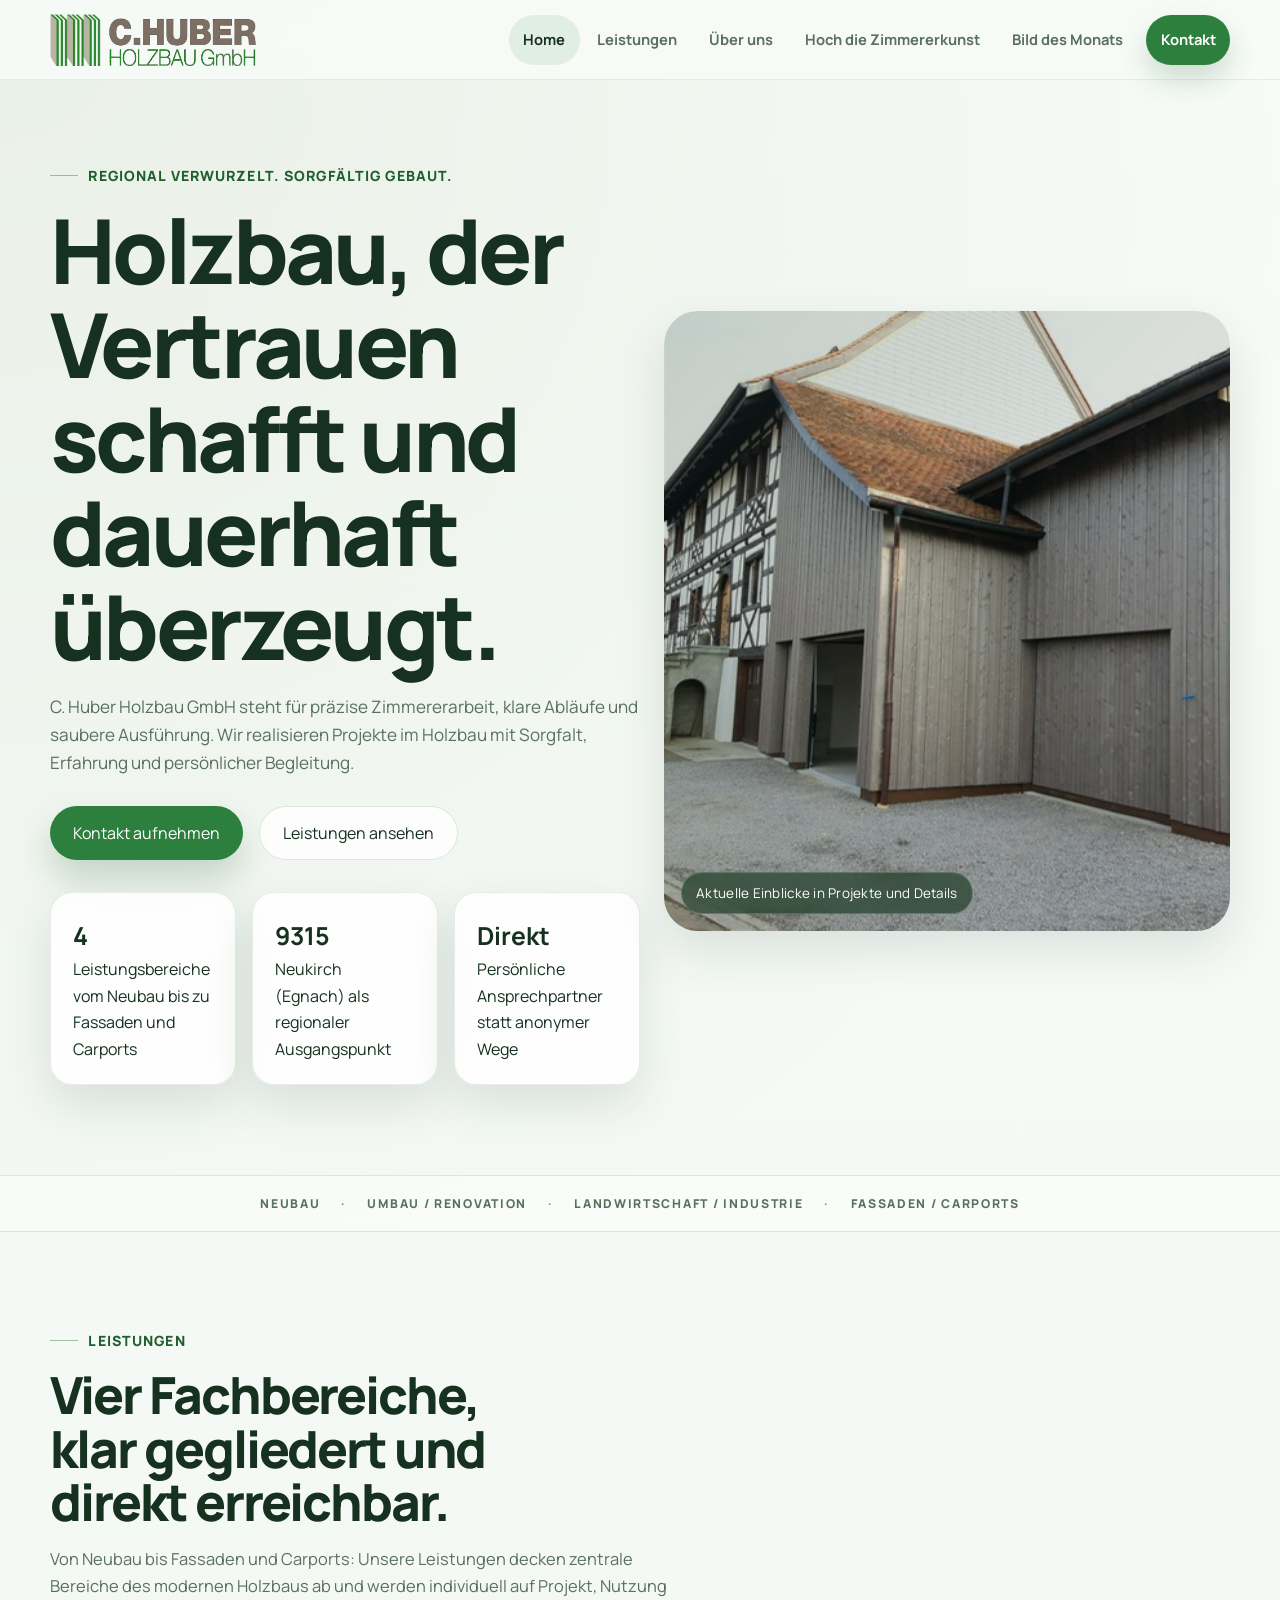
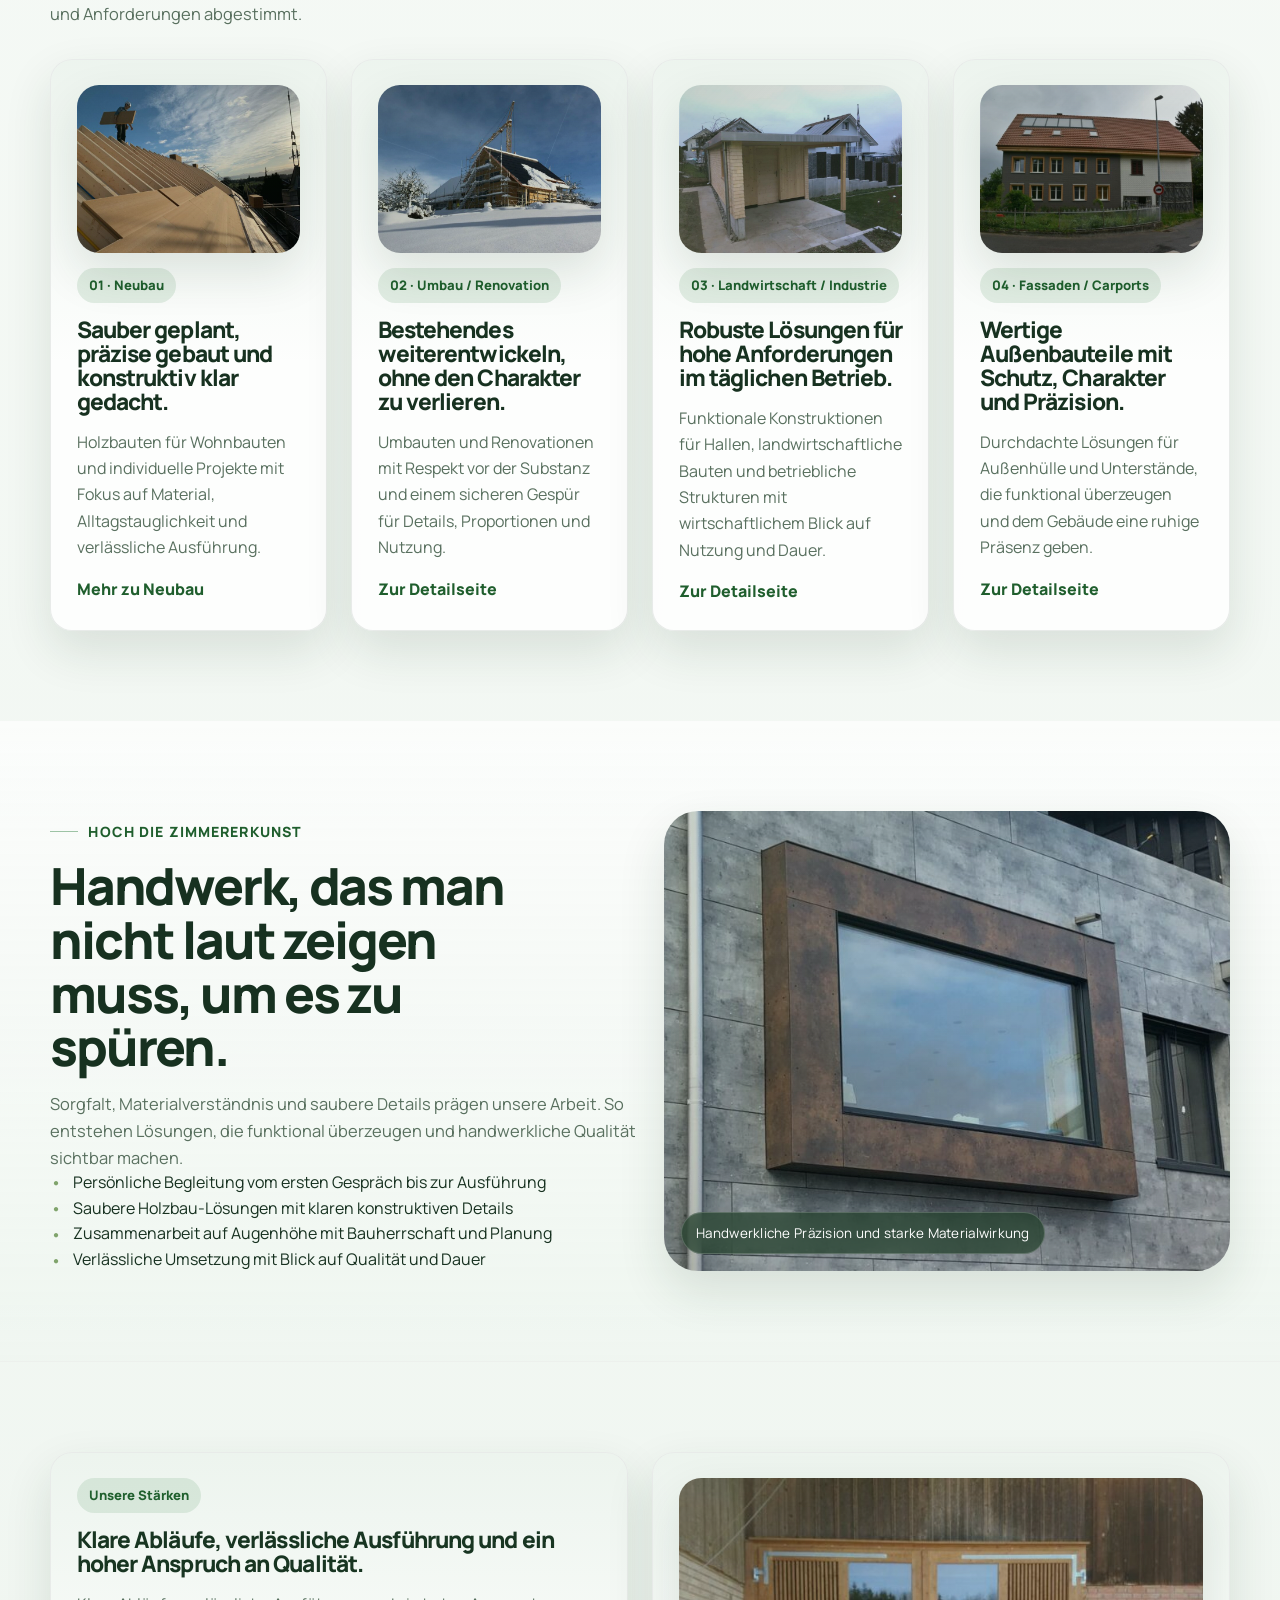
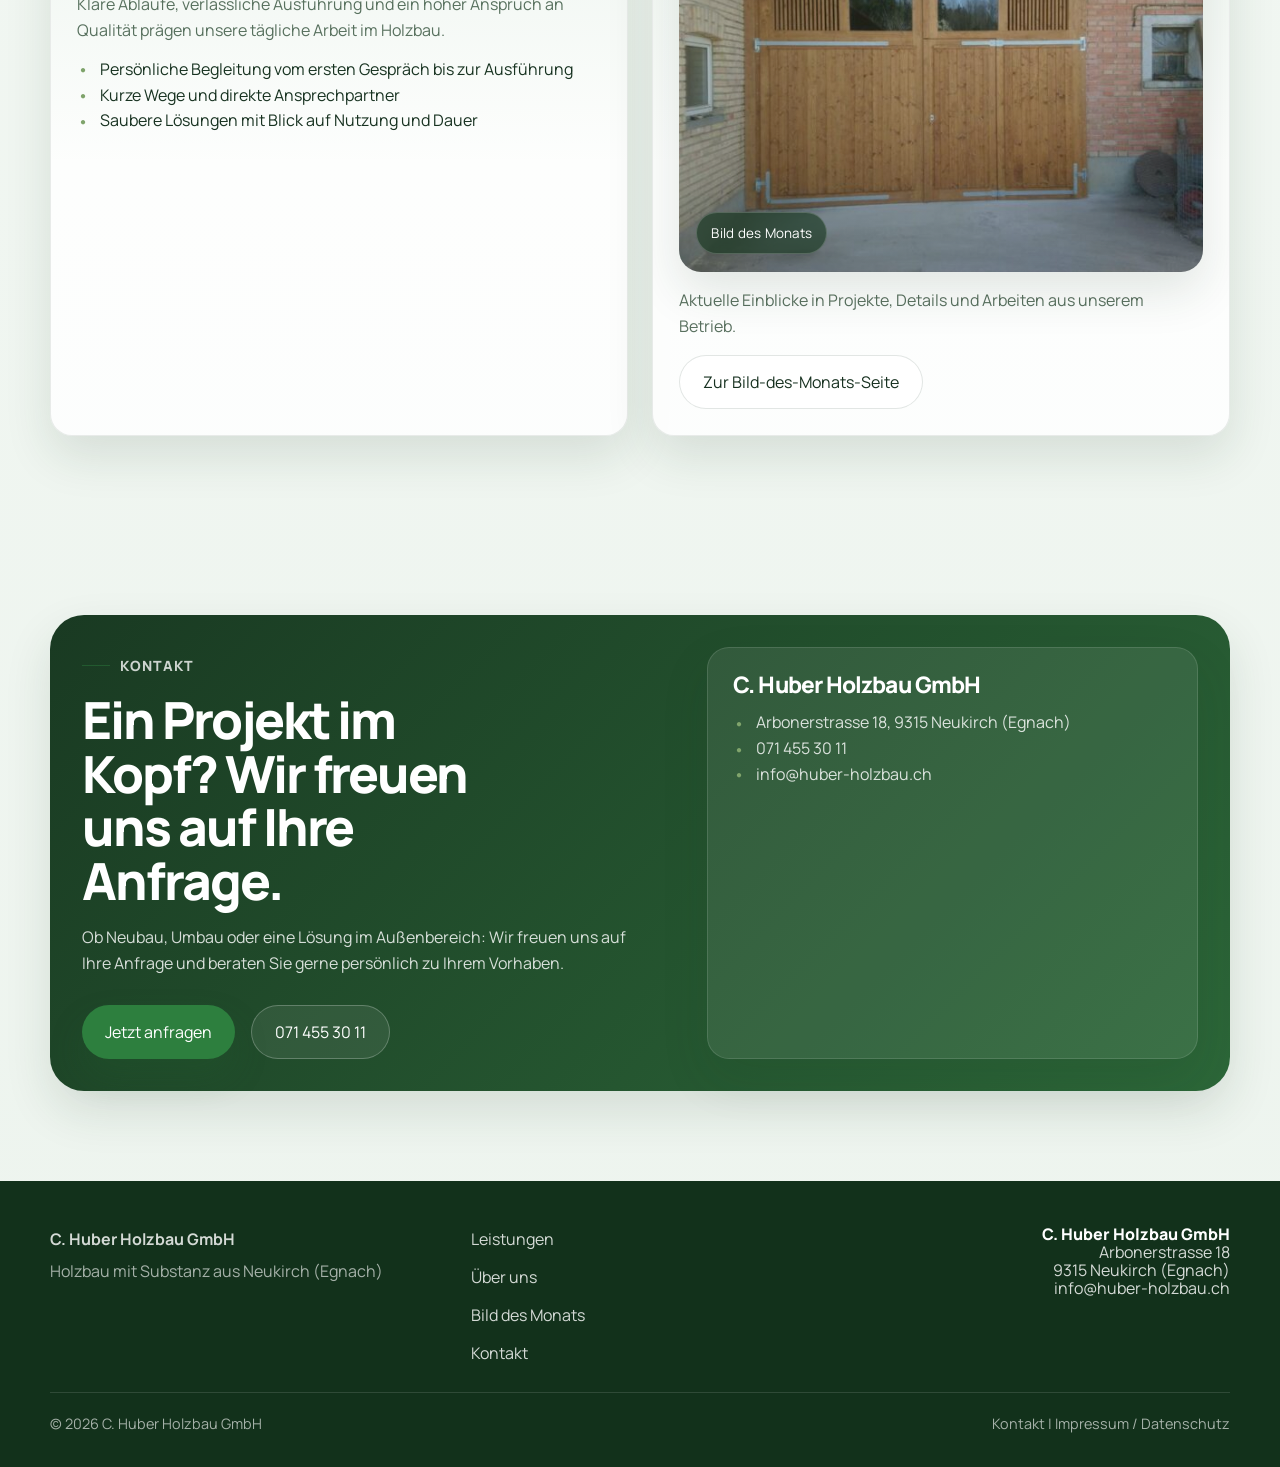
==== index.html @ 980dccb1 "Update homepage content" ====
﻿<!DOCTYPE html>
<html lang="de">
<head>
  <meta charset="UTF-8">
  <meta name="viewport" content="width=device-width, initial-scale=1.0">
  <link rel="icon" type="image/png" href="assets/favicon-left.png">
  <link rel="shortcut icon" href="assets/favicon-left.png">
  <title>C. Huber Holzbau GmbH | Holzbau mit Substanz</title>
  <meta name="description" content="C. Huber Holzbau GmbH in Neukirch (Egnach): Holzbau, Umbau, Landwirtschaft, Fassaden und direkte Kontaktwege.">
  <link rel="preconnect" href="https://fonts.googleapis.com">
  <link rel="preconnect" href="https://fonts.gstatic.com" crossorigin>
  <link href="https://fonts.googleapis.com/css2?family=Manrope:wght@400;500;600;700;800&display=swap" rel="stylesheet">
  <link rel="stylesheet" href="styles.css">
</head>
<body>
  <header class="site-header">
    <div class="container nav-shell">
      <a class="brand" href="index.html" aria-label="C. Huber Holzbau GmbH Startseite">
        <span class="brand-mark"></span>
        <span class="brand-text"><strong>C. Huber Holzbau GmbH</strong><span>Holzbau aus Neukirch (Egnach)</span></span>
      </a>
      <button class="nav-toggle" type="button" aria-label="Navigation öffnen" aria-expanded="false" data-nav-toggle>
        <span></span><span></span><span></span>
      </button>
      <nav class="site-nav" data-nav>
        <a class="active" href="index.html">Home</a>
        <a href="leistungen.html">Leistungen</a>
        <a href="ueber-uns.html">Über uns</a>
        <a href="#zimmererkunst">Hoch die Zimmererkunst</a>
        <a href="bild-des-monats.html">Bild des Monats</a>
        <a class="nav-cta" href="kontakt.html">Kontakt</a>
      </nav>
    </div>
  </header>

  <main>
    <section class="hero">
      <div class="container hero-grid">
        <div class="hero-copy reveal">
          <span class="eyebrow">Regional verwurzelt. Sorgfältig gebaut.</span>
          <h1>Holzbau, der Vertrauen schafft und dauerhaft überzeugt.</h1>
          <p>C. Huber Holzbau GmbH steht für präzise Zimmererarbeit, klare Abläufe und saubere Ausführung. Wir realisieren Projekte im Holzbau mit Sorgfalt, Erfahrung und persönlicher Begleitung.</p>
          <div class="hero-actions">
            <a class="button button-primary" href="kontakt.html">Kontakt aufnehmen</a>
            <a class="button button-secondary" href="leistungen.html">Leistungen ansehen</a>
          </div>
          <ul class="hero-stats">
            <li><strong>4</strong><span>Leistungsbereiche vom Neubau bis zu Fassaden und Carports</span></li>
            <li><strong>9315</strong><span>Neukirch (Egnach) als regionaler Ausgangspunkt</span></li>
            <li><strong>Direkt</strong><span>Persönliche Ansprechpartner statt anonymer Wege</span></li>
          </ul>
        </div>
        <div class="hero-visual reveal" style="--image: url('assets/bild-maerz.jpeg');" data-label="Aktuelle Einblicke in Projekte und Details"></div>
      </div>
    </section>

    <section class="band">
      <div class="container band-track">
        <span>Neubau</span>
        <span>Umbau / Renovation</span>
        <span>Landwirtschaft / Industrie</span>
        <span>Fassaden / Carports</span>
      </div>
    </section>

    <section class="section">
      <div class="container">
        <div class="reveal">
          <span class="page-kicker">Leistungen</span>
          <h2 class="section-title">Vier Fachbereiche, klar gegliedert und direkt erreichbar.</h2>
          <p class="section-intro">Von Neubau bis Fassaden und Carports: Unsere Leistungen decken zentrale Bereiche des modernen Holzbaus ab und werden individuell auf Projekt, Nutzung und Anforderungen abgestimmt.</p>
        </div>
        <div class="services-grid" style="margin-top: 2rem;">
          <article class="service-card reveal">
            <div class="service-media visual-no-label" style="--image: url('assets/bild-februar.jpg');"></div>
            <span class="card-topline">01 · Neubau</span>
            <h3>Sauber geplant, präzise gebaut und konstruktiv klar gedacht.</h3>
            <p>Holzbauten für Wohnbauten und individuelle Projekte mit Fokus auf Material, Alltagstauglichkeit und verlässliche Ausführung.</p>
            <a class="service-link" href="neubau.html">Mehr zu Neubau</a>
          </article>
          <article class="service-card reveal">
            <div class="service-media visual-no-label" style="--image: url('assets/bild-januar.jpg');"></div>
            <span class="card-topline">02 · Umbau / Renovation</span>
            <h3>Bestehendes weiterentwickeln, ohne den Charakter zu verlieren.</h3>
            <p>Umbauten und Renovationen mit Respekt vor der Substanz und einem sicheren Gespür für Details, Proportionen und Nutzung.</p>
            <a class="service-link" href="umbau-renovation.html">Zur Detailseite</a>
          </article>
          <article class="service-card reveal">
            <div class="service-media visual-no-label" style="--image: url('assets/bild-dezember.jpeg');"></div>
            <span class="card-topline">03 · Landwirtschaft / Industrie</span>
            <h3>Robuste Lösungen für hohe Anforderungen im täglichen Betrieb.</h3>
            <p>Funktionale Konstruktionen für Hallen, landwirtschaftliche Bauten und betriebliche Strukturen mit wirtschaftlichem Blick auf Nutzung und Dauer.</p>
            <a class="service-link" href="landwirtschaft-industrie.html">Zur Detailseite</a>
          </article>
          <article class="service-card reveal">
            <div class="service-media visual-no-label" style="--image: url('assets/bild-november.jpg');"></div>
            <span class="card-topline">04 · Fassaden / Carports</span>
            <h3>Wertige Außenbauteile mit Schutz, Charakter und Präzision.</h3>
            <p>Durchdachte Lösungen für Außenhülle und Unterstände, die funktional überzeugen und dem Gebäude eine ruhige Präsenz geben.</p>
            <a class="service-link" href="fassaden-carports.html">Zur Detailseite</a>
          </article>
        </div>
      </div>
    </section>

    <section id="zimmererkunst" class="section section-alt">
      <div class="container feature-split">
        <div class="reveal">
          <span class="page-kicker">Hoch die Zimmererkunst</span>
          <h2 class="section-title">Handwerk, das man nicht laut zeigen muss, um es zu spüren.</h2>
          <p class="section-intro">Sorgfalt, Materialverständnis und saubere Details prägen unsere Arbeit. So entstehen Lösungen, die funktional überzeugen und handwerkliche Qualität sichtbar machen.</p>
          <ul class="check-list">
            <li>Persönliche Begleitung vom ersten Gespräch bis zur Ausführung</li>
            <li>Saubere Holzbau-Lösungen mit klaren konstruktiven Details</li>
            <li>Zusammenarbeit auf Augenhöhe mit Bauherrschaft und Planung</li>
            <li>Verlässliche Umsetzung mit Blick auf Qualität und Dauer</li>
          </ul>
        </div>
        <div class="about-visual reveal" style="--image: url('assets/bild-oktober.jpeg');" data-label="Handwerkliche Präzision und starke Materialwirkung"></div>
      </div>
    </section>

    <section class="section">
      <div class="container media-grid">
        <article class="metric-card reveal">
          <span class="card-topline">Unsere Stärken</span>
          <h3>Klare Abläufe, verlässliche Ausführung und ein hoher Anspruch an Qualität.</h3>
          <p>Klare Abläufe, verlässliche Ausführung und ein hoher Anspruch an Qualität prägen unsere tägliche Arbeit im Holzbau.</p>
          <ul class="mini-list">
            <li>Persönliche Begleitung vom ersten Gespräch bis zur Ausführung</li>
            <li>Kurze Wege und direkte Ansprechpartner</li>
            <li>Saubere Lösungen mit Blick auf Nutzung und Dauer</li>
          </ul>
        </article>
        <article class="project-card reveal">
          <div class="project-visual" style="--image: url('assets/bild-mai.jpeg');" data-label="Bild des Monats"></div>
          <p>Aktuelle Einblicke in Projekte, Details und Arbeiten aus unserem Betrieb.</p>
          <a class="button button-secondary" href="bild-des-monats.html">Zur Bild-des-Monats-Seite</a>
        </article>
      </div>
    </section>

    <section class="section">
      <div class="container cta-panel reveal">
        <div>
          <span class="page-kicker" style="color: rgba(255,255,255,0.78);">Kontakt</span>
          <h2 class="section-title" style="max-width: 12ch;">Ein Projekt im Kopf? Wir freuen uns auf Ihre Anfrage.</h2>
          <p style="margin-top: 1rem; max-width: 56ch;">Ob Neubau, Umbau oder eine Lösung im Außenbereich: Wir freuen uns auf Ihre Anfrage und beraten Sie gerne persönlich zu Ihrem Vorhaben.</p>
          <div class="hero-actions">
            <a class="button button-primary" href="kontakt.html">Jetzt anfragen</a>
            <a class="button button-secondary" href="tel:+41714553011" style="color: #fff; border-color: rgba(255,255,255,0.24); background: rgba(255,255,255,0.08);">071 455 30 11</a>
          </div>
        </div>
        <div class="panel">
          <h3>C. Huber Holzbau GmbH</h3>
          <ul class="contact-list">
            <li>Arbonerstrasse 18, 9315 Neukirch (Egnach)</li>
            <li><a href="tel:+41714553011">071 455 30 11</a></li>
            <li><a href="mailto:info@huber-holzbau.ch">info@huber-holzbau.ch</a></li>
          </ul>
        </div>
      </div>
    </section>
  </main>

  <footer class="site-footer">
    <div class="container">
      <div class="footer-grid">
        <div><div class="footer-brand"><strong>C. Huber Holzbau GmbH</strong><span>Holzbau mit Substanz aus Neukirch (Egnach)</span></div></div>
        <div><ul class="footer-links"><li><a href="leistungen.html">Leistungen</a></li><li><a href="ueber-uns.html">Über uns</a></li><li><a href="bild-des-monats.html">Bild des Monats</a></li><li><a href="kontakt.html">Kontakt</a></li></ul></div>
        <div><ul class="footer-links footer-address"><li>C. Huber Holzbau GmbH</li><li>Arbonerstrasse 18</li><li>9315 Neukirch (Egnach)</li><li><a href="mailto:info@huber-holzbau.ch">info@huber-holzbau.ch</a></li></ul></div>
      </div>
      <div class="footer-bottom"><span>&copy; <span data-year></span> C. Huber Holzbau GmbH</span><span><a href="kontakt.html">Kontakt</a> | <a href="#">Impressum / Datenschutz</a></span></div>
    </div>
  </footer>

  <script src="script.js"></script>
</body>
</html>
---- styles.css ----
:root {
  --bg: #edf4ee;
  --bg-soft: #f7faf7;
  --surface: rgba(255, 255, 255, 0.9);
  --surface-strong: #ffffff;
  --surface-dark: #15361e;
  --text: #173120;
  --muted: #59705f;
  --line: rgba(23, 49, 32, 0.12);
  --line-strong: rgba(23, 49, 32, 0.22);
  --primary: #2d7f3e;
  --primary-deep: #1f5e2d;
  --accent: #80a46c;
  --accent-soft: rgba(45, 127, 62, 0.12);
  --shadow: 0 20px 48px rgba(21, 54, 30, 0.12);
  --radius-xl: 34px;
  --radius-lg: 28px;
  --radius-md: 22px;
  --radius-sm: 14px;
  --container: min(1180px, calc(100vw - 2rem));
  --section-space: clamp(4rem, 7vw, 6.5rem);
}

* {
  box-sizing: border-box;
}

html {
  scroll-behavior: smooth;
}

body {
  margin: 0;
  font-family: "Manrope", "Segoe UI", sans-serif;
  color: var(--text);
  background:
    radial-gradient(circle at top left, rgba(128, 164, 108, 0.12), transparent 28%),
    linear-gradient(180deg, #f8fbf8 0%, var(--bg) 100%);
  line-height: 1.65;
}

a {
  color: inherit;
  text-decoration: none;
}

img {
  display: block;
  max-width: 100%;
}

p,
ul,
figure {
  margin: 0;
}

h1,
h2,
h3,
h4 {
  margin: 0;
  font-weight: 800;
  letter-spacing: -0.04em;
  line-height: 1.05;
}

.container {
  width: var(--container);
  margin: 0 auto;
}

.section {
  padding: var(--section-space) 0;
}

.section-alt {
  background: linear-gradient(180deg, rgba(255, 255, 255, 0.7), rgba(239, 246, 240, 0.9));
  border-top: 1px solid rgba(255, 255, 255, 0.75);
  border-bottom: 1px solid rgba(23, 49, 32, 0.06);
}

.section-title {
  max-width: 13ch;
  font-size: clamp(2.2rem, 4vw, 3.8rem);
}

.section-intro {
  max-width: 62ch;
  margin-top: 1rem;
  color: var(--muted);
  font-size: 1.03rem;
}

.eyebrow,
.page-kicker {
  display: inline-flex;
  align-items: center;
  gap: 0.65rem;
  margin-bottom: 1rem;
  color: var(--primary-deep);
  font-size: 0.88rem;
  font-weight: 800;
  letter-spacing: 0.08em;
  text-transform: uppercase;
}

.eyebrow::before,
.page-kicker::before {
  content: "";
  width: 28px;
  height: 1px;
  background: rgba(45, 127, 62, 0.45);
}

.site-header {
  position: sticky;
  top: 0;
  z-index: 50;
  padding: 0.85rem 0;
  background: rgba(248, 251, 248, 0.9);
  border-bottom: 1px solid rgba(23, 49, 32, 0.08);
  backdrop-filter: blur(20px);
}

.nav-shell {
  display: flex;
  align-items: center;
  justify-content: space-between;
  gap: 1rem;
}

.brand {
  flex: 0 0 auto;
  display: inline-flex;
  align-items: center;
}

.brand-mark {
  width: 206px;
  height: 52px;
  background: center / contain no-repeat url("assets/logo_webseite.png");
}

.brand-text {
  display: none;
}

.nav-toggle {
  display: none;
  border: 0;
  border-radius: 14px;
  background: var(--surface-strong);
  padding: 0.8rem;
  box-shadow: var(--shadow);
}

.nav-toggle span {
  display: block;
  width: 22px;
  height: 2px;
  background: var(--text);
}

.nav-toggle span + span {
  margin-top: 5px;
}

.site-nav {
  display: flex;
  align-items: center;
  gap: 0.2rem;
  flex-wrap: nowrap;
}

.site-nav a {
  padding: 0.8rem 0.9rem;
  border-radius: 999px;
  color: var(--muted);
  font-size: 0.92rem;
  font-weight: 700;
  white-space: nowrap;
  transition: background 0.2s ease, color 0.2s ease, transform 0.2s ease;
}

.site-nav a:hover,
.site-nav a:focus-visible,
.site-nav a.active {
  color: var(--text);
  background: rgba(45, 127, 62, 0.1);
}

.site-nav .nav-cta {
  margin-left: 0.35rem;
  background: var(--primary);
  color: #fff;
  box-shadow: 0 14px 28px rgba(31, 94, 45, 0.2);
}

.site-nav .nav-cta:hover,
.site-nav .nav-cta:focus-visible,
.site-nav .nav-cta.active {
  background: var(--primary-deep);
  color: #fff;
}

main {
  overflow: clip;
}

.hero,
.page-hero {
  padding: clamp(3rem, 6vw, 5.5rem) 0 var(--section-space);
}

.hero-grid,
.page-hero-grid,
.about-grid,
.contact-grid,
.story-grid,
.service-detail-grid,
.cta-panel,
.contact-panel,
.feature-split,
.project-grid,
.cards-2,
.cards-3,
.cards-4,
.services-grid,
.values-grid,
.footer-grid,
.media-grid,
.month-archive,
.month-preview-grid {
  display: grid;
  gap: 1.5rem;
}

.hero-grid,
.page-hero-grid,
.about-grid,
.service-detail-grid,
.story-grid,
.contact-grid,
.feature-split {
  grid-template-columns: minmax(0, 1.02fr) minmax(0, 0.98fr);
  align-items: center;
}

.cards-2,
.project-grid,
.media-grid,
.month-preview-grid {
  grid-template-columns: repeat(2, minmax(0, 1fr));
}

.cards-3 {
  grid-template-columns: repeat(3, minmax(0, 1fr));
}

.cards-4,
.services-grid {
  grid-template-columns: repeat(4, minmax(0, 1fr));
}

.month-archive {
  grid-template-columns: repeat(2, minmax(0, 1fr));
  align-items: start;
}

.footer-grid {
  grid-template-columns: 1fr 0.9fr 0.95fr;
  align-items: start;
}

.hero-copy,
.page-hero-copy,
.reveal {
  min-width: 0;
}

.hero-copy h1,
.page-hero-copy h1 {
  font-size: clamp(3rem, 7vw, 5.9rem);
  max-width: 10.5ch;
}

.page-hero-copy h1 {
  max-width: 13ch;
  font-size: clamp(2.6rem, 5vw, 4.25rem);
}

.hero-copy p,
.page-hero-copy p {
  max-width: 60ch;
  margin-top: 1.2rem;
  color: var(--muted);
  font-size: 1.07rem;
}

.hero-actions,
.section-actions {
  display: flex;
  flex-wrap: wrap;
  gap: 0.95rem;
  margin-top: 1.8rem;
}

.button,
button,
input,
textarea {
  font: inherit;
}

.button {
  display: inline-flex;
  align-items: center;
  justify-content: center;
  min-height: 54px;
  padding: 0 1.45rem;
  border-radius: 999px;
  transition: transform 0.2s ease, background 0.2s ease, border-color 0.2s ease, color 0.2s ease;
}

.button:hover,
.button:focus-visible {
  transform: translateY(-2px);
}

.button-primary {
  background: var(--primary);
  color: #fff;
  box-shadow: 0 18px 34px rgba(31, 94, 45, 0.22);
}

.button-primary:hover,
.button-primary:focus-visible {
  background: var(--primary-deep);
}

.button-secondary {
  border: 1px solid var(--line);
  background: rgba(255, 255, 255, 0.78);
  color: var(--text);
}

.hero-stats,
.contact-list,
.footer-links,
.service-points,
.check-list,
.timeline,
.mini-list,
.month-mini-list {
  list-style: none;
  padding: 0;
}

.hero-stats {
  display: grid;
  grid-template-columns: repeat(3, minmax(0, 1fr));
  gap: 1rem;
  margin-top: 2rem;
}

.hero-stats li,
.service-card,
.value-card,
.contact-card,
.project-card,
.form-card,
.highlight-card,
.quote-card,
.month-card,
.panel,
.metric-card,
.process-card,
.month-entry {
  position: relative;
  overflow: hidden;
  border: 1px solid rgba(23, 49, 32, 0.09);
  border-radius: var(--radius-md);
  background: rgba(255, 255, 255, 0.82);
  box-shadow: var(--shadow);
}

.service-card,
.value-card,
.contact-card,
.project-card,
.form-card,
.highlight-card,
.quote-card,
.month-card,
.panel,
.metric-card,
.process-card,
.month-entry {
  display: flex;
  flex-direction: column;
  align-items: flex-start;
  gap: 0.95rem;
  padding: 1.6rem;
}

.contact-card {
  gap: 0.55rem;
}

.hero-stats li {
  padding: 1.4rem;
}

.service-card::before,
.highlight-card::before,
.quote-card::before,
.month-card::before,
.project-card::before,
.metric-card::before,
.process-card::before,
.month-entry::before {
  content: "";
  position: absolute;
  inset: 0;
  background: linear-gradient(180deg, rgba(45, 127, 62, 0.08), transparent 54%);
  pointer-events: none;
}

.hero-stats strong,
.metric-card strong {
  display: block;
  font-size: 1.55rem;
}

.visual,
.hero-visual,
.page-hero-visual,
.about-visual,
.service-visual,
.project-visual,
.month-visual,
.contact-map,
.service-media {
  position: relative;
  width: 100%;
  overflow: hidden;
  border-radius: var(--radius-xl);
  box-shadow: var(--shadow);
  background:
    linear-gradient(135deg, rgba(21, 54, 30, 0.26), rgba(21, 54, 30, 0.06)),
    var(--image, linear-gradient(160deg, #8cc792, #258a31));
  background-size: cover;
  background-position: center;
}

.hero-visual,
.page-hero-visual,
.about-visual,
.service-visual,
.contact-map {
  min-height: 460px;
}

.hero-visual {
  min-height: 620px;
}

.project-visual,
.month-visual,
.service-media {
  min-height: 0;
  aspect-ratio: 4 / 3;
  border-radius: var(--radius-md);
}

.month-entry .month-visual {
  aspect-ratio: 16 / 11;
}

.hero-visual::before,
.page-hero-visual::before,
.about-visual::before,
.service-visual::before,
.project-visual::before,
.month-visual::before,
.contact-map::before,
.service-media::before {
  content: "";
  position: absolute;
  inset: 0;
  background: linear-gradient(180deg, rgba(255, 255, 255, 0.04), transparent 35%, rgba(0, 0, 0, 0.16) 100%);
}

.hero-visual::after,
.page-hero-visual::after,
.about-visual::after,
.service-visual::after,
.project-visual::after,
.month-visual::after,
.contact-map::after,
.service-media::after {
  content: attr(data-label);
  position: absolute;
  left: 1.1rem;
  right: 1.1rem;
  bottom: 1.1rem;
  display: inline-flex;
  width: fit-content;
  max-width: calc(100% - 2.2rem);
  padding: 0.55rem 0.88rem;
  border-radius: 999px;
  background: rgba(21, 54, 30, 0.62);
  border: 1px solid rgba(255, 255, 255, 0.18);
  color: #fff;
  font-size: 0.84rem;
  letter-spacing: 0.02em;
  backdrop-filter: blur(12px);
}

.service-media::after {
  display: none;
  content: none;
}

.visual-no-label::after {
  display: none;
}

.card-topline {
  display: inline-flex;
  align-items: center;
  gap: 0.42rem;
  padding: 0.4rem 0.75rem;
  border-radius: 999px;
  background: var(--accent-soft);
  color: var(--primary-deep);
  font-size: 0.82rem;
  font-weight: 800;
}

.service-card h3,
.value-card h3,
.contact-card h3,
.highlight-card h3,
.quote-card h3,
.form-card h3,
.panel h3,
.project-card h3,
.metric-card h3,
.process-card h3,
.month-card h3,
.month-entry h3 {
  font-size: 1.42rem;
}

.service-card p,
.value-card p,
.contact-card p,
.highlight-card p,
.quote-card p,
.form-card p,
.panel p,
.project-card p,
.metric-card p,
.process-card p,
.timeline li,
.month-card p,
.month-entry p {
  color: var(--muted);
}

.service-link,
.text-link {
  display: inline-flex;
  align-items: center;
  gap: 0.4rem;
  color: var(--primary-deep);
  font-weight: 800;
}

.check-list,
.service-points,
.contact-list,
.mini-list,
.month-mini-list {
  display: grid;
  gap: 0.34rem;
  width: 100%;
}

.check-list li,
.service-points li,
.contact-list li,
.mini-list li,
.month-mini-list li {
  display: flex;
  gap: 0.7rem;
  align-items: flex-start;
  line-height: 1.28;
}

.check-list li::before,
.service-points li::before,
.contact-list li::before,
.mini-list li::before,
.month-mini-list li::before {
  content: "•";
  color: var(--accent);
  font-size: 1.15rem;
  line-height: 1;
  margin-top: 0.08rem;
}

.band {
  padding: 1.1rem 0;
  border-top: 1px solid var(--line);
  border-bottom: 1px solid var(--line);
  background: rgba(255, 255, 255, 0.52);
}

.band-track {
  display: flex;
  flex-wrap: wrap;
  justify-content: center;
  gap: 0.8rem 1.35rem;
  color: var(--muted);
  text-transform: uppercase;
  letter-spacing: 0.14em;
  font-size: 0.76rem;
  font-weight: 800;
}

.band-track span {
  display: inline-flex;
  align-items: center;
  gap: 1.3rem;
}

.band-track span::after {
  content: "·";
  color: var(--accent);
}

.band-track span:last-child::after {
  display: none;
}

.cta-panel,
.contact-panel {
  grid-template-columns: minmax(0, 1.1fr) minmax(0, 0.9fr);
  align-items: stretch;
  padding: 2rem;
  border-radius: var(--radius-xl);
  background: linear-gradient(135deg, rgba(21, 54, 30, 0.98), rgba(36, 97, 49, 0.96));
  color: #fff;
  box-shadow: var(--shadow);
}

.cta-panel p,
.contact-panel p,
.contact-panel a {
  color: rgba(255, 255, 255, 0.82);
}

.contact-panel .panel,
.cta-panel .panel {
  background: rgba(255, 255, 255, 0.08);
  border-color: rgba(255, 255, 255, 0.12);
  color: #fff;
}

.contact-panel .panel p,
.cta-panel .panel p,
.contact-panel .panel li,
.cta-panel .panel li {
  color: rgba(255, 255, 255, 0.82);
}

.form-grid {
  display: grid;
  grid-template-columns: repeat(2, minmax(0, 1fr));
  gap: 1rem;
  width: 100%;
  margin-top: 0.5rem;
}

.form-grid .full {
  grid-column: 1 / -1;
}

label {
  display: grid;
  gap: 0.42rem;
  color: var(--muted);
  font-size: 0.94rem;
}

input,
textarea {
  width: 100%;
  padding: 0.95rem 1rem;
  border: 1px solid rgba(23, 49, 32, 0.14);
  border-radius: 16px;
  background: rgba(255, 255, 255, 0.96);
  color: var(--text);
}

textarea {
  min-height: 170px;
  resize: vertical;
}

.timeline {
  display: grid;
  gap: 1rem;
  width: 100%;
}

.timeline li {
  position: relative;
  padding: 1.15rem 1.2rem 1.15rem 4rem;
  border-radius: var(--radius-md);
  background: rgba(255, 255, 255, 0.72);
  border: 1px solid rgba(23, 49, 32, 0.08);
}

.timeline strong {
  position: absolute;
  left: 1.1rem;
  top: 1rem;
  width: 2rem;
  height: 2rem;
  border-radius: 999px;
  display: grid;
  place-items: center;
  background: var(--accent-soft);
  color: var(--primary-deep);
  font-size: 0.86rem;
}

.month-archive-copy {
  max-width: 62ch;
  margin-bottom: 2rem;
}

.month-entry {
  padding: 1.25rem;
}

.month-entry .month-visual {
  border-radius: 18px;
}

.month-entry__body {
  width: 100%;
  display: grid;
  gap: 0.75rem;
}

.month-entry--plain {
  gap: 0.85rem;
  padding: 0;
  border: 0;
  border-radius: 0;
  background: transparent;
  box-shadow: none;
}

.month-entry--plain::before {
  display: none;
}

.month-entry--plain .month-visual {
  border-radius: 22px;
  box-shadow: var(--shadow);
}

.month-entry--plain .month-entry__body {
  gap: 0;
}

.month-entry--plain h3 {
  font-size: clamp(1.9rem, 3vw, 2.6rem);
  line-height: 1.08;
}

.month-entry__link {
  display: inline-flex;
  align-items: center;
  gap: 0.45rem;
  color: var(--primary-deep);
  font-weight: 800;
}

.month-preview-card {
  display: flex;
  flex-direction: column;
  gap: 0.95rem;
}

.notice {
  display: inline-flex;
  align-items: center;
  gap: 0.45rem;
  padding: 0.45rem 0.75rem;
  border-radius: 999px;
  background: rgba(255, 255, 255, 0.14);
  color: rgba(255, 255, 255, 0.86);
  font-size: 0.85rem;
}

.site-footer {
  padding: 2.8rem 0 2rem;
  background: #12311b;
  color: rgba(255, 255, 255, 0.82);
}

.footer-brand strong {
  display: block;
  font-size: 1rem;
}

.footer-brand span {
  display: block;
  margin-top: 0.35rem;
  color: rgba(255, 255, 255, 0.62);
}

.footer-links {
  display: grid;
  gap: 0.72rem;
}

.footer-links.footer-address {
  gap: 0.04rem;
}

.footer-address {
  gap: 0.08rem;
  text-align: right;
  justify-items: end;
}

.footer-address li {
  line-height: 1.08;
}

.footer-address li:first-child {
  color: #fff;
  font-weight: 800;
}

.site-footer a:hover,
.site-footer a:focus-visible {
  color: #fff;
}

.footer-bottom {
  display: flex;
  justify-content: space-between;
  gap: 1rem;
  flex-wrap: wrap;
  margin-top: 1.6rem;
  padding-top: 1.2rem;
  border-top: 1px solid rgba(255, 255, 255, 0.12);
  color: rgba(255, 255, 255, 0.62);
  font-size: 0.9rem;
}

.reveal {
  opacity: 0;
  transform: translateY(24px);
  transition: opacity 0.7s ease, transform 0.7s ease;
}

.reveal.is-visible {
  opacity: 1;
  transform: translateY(0);
}

@media (prefers-reduced-motion: reduce) {
  html {
    scroll-behavior: auto;
  }

  .reveal {
    opacity: 1;
    transform: none;
    transition: none;
  }

  .button {
    transition: none;
  }
}

@media (max-width: 1180px) {
  .site-nav a {
    padding: 0.76rem 0.75rem;
    font-size: 0.88rem;
  }
}

@media (max-width: 1080px) {
  .cards-4,
  .services-grid,
  .cards-3,
  .project-grid,
  .footer-grid,
  .hero-stats,
  .media-grid,
  .month-archive,
  .month-preview-grid {
    grid-template-columns: repeat(2, minmax(0, 1fr));
  }

  .hero-grid,
  .page-hero-grid,
  .about-grid,
  .service-detail-grid,
  .story-grid,
  .contact-grid,
  .cta-panel,
  .contact-panel,
  .feature-split {
    grid-template-columns: 1fr;
  }

  .hero-copy h1,
  .page-hero-copy h1 {
    max-width: 12ch;
  }

  .hero-visual,
  .page-hero-visual,
  .about-visual,
  .service-visual,
  .contact-map {
    min-height: 380px;
  }
}

@media (max-width: 820px) {
  .nav-toggle {
    display: inline-flex;
    flex-direction: column;
    justify-content: center;
  }

  .site-nav {
    position: absolute;
    left: 1rem;
    right: 1rem;
    top: calc(100% + 0.7rem);
    display: none;
    flex-direction: column;
    align-items: stretch;
    padding: 0.8rem;
    border-radius: 24px;
    background: rgba(248, 251, 248, 0.98);
    box-shadow: var(--shadow);
  }

  .site-nav.is-open {
    display: flex;
  }

  .site-nav .nav-cta {
    margin-left: 0;
    text-align: center;
  }

  .cards-4,
  .cards-3,
  .cards-2,
  .services-grid,
  .project-grid,
  .footer-grid,
  .hero-stats,
  .form-grid,
  .media-grid,
  .month-archive,
  .month-preview-grid {
    grid-template-columns: 1fr;
  }

  .section {
    padding: 4rem 0;
  }

  .hero,
  .page-hero {
    padding-top: 2.4rem;
  }

  .hero-copy h1,
  .page-hero-copy h1 {
    font-size: clamp(2.7rem, 10vw, 4.1rem);
    max-width: 12ch;
  }

  .brand-mark {
    width: 174px;
    height: 44px;
  }

  .hero-visual,
  .page-hero-visual,
  .about-visual,
  .service-visual,
  .contact-map {
    min-height: 320px;
  }

  .cta-panel,
  .contact-panel,
  .service-card,
  .value-card,
  .contact-card,
  .project-card,
  .form-card,
  .highlight-card,
  .quote-card,
  .month-card,
  .panel,
  .metric-card,
  .process-card,
  .month-entry {
    padding: 1.35rem;
  }

  .footer-address {
    text-align: left;
    justify-items: start;
  }
}
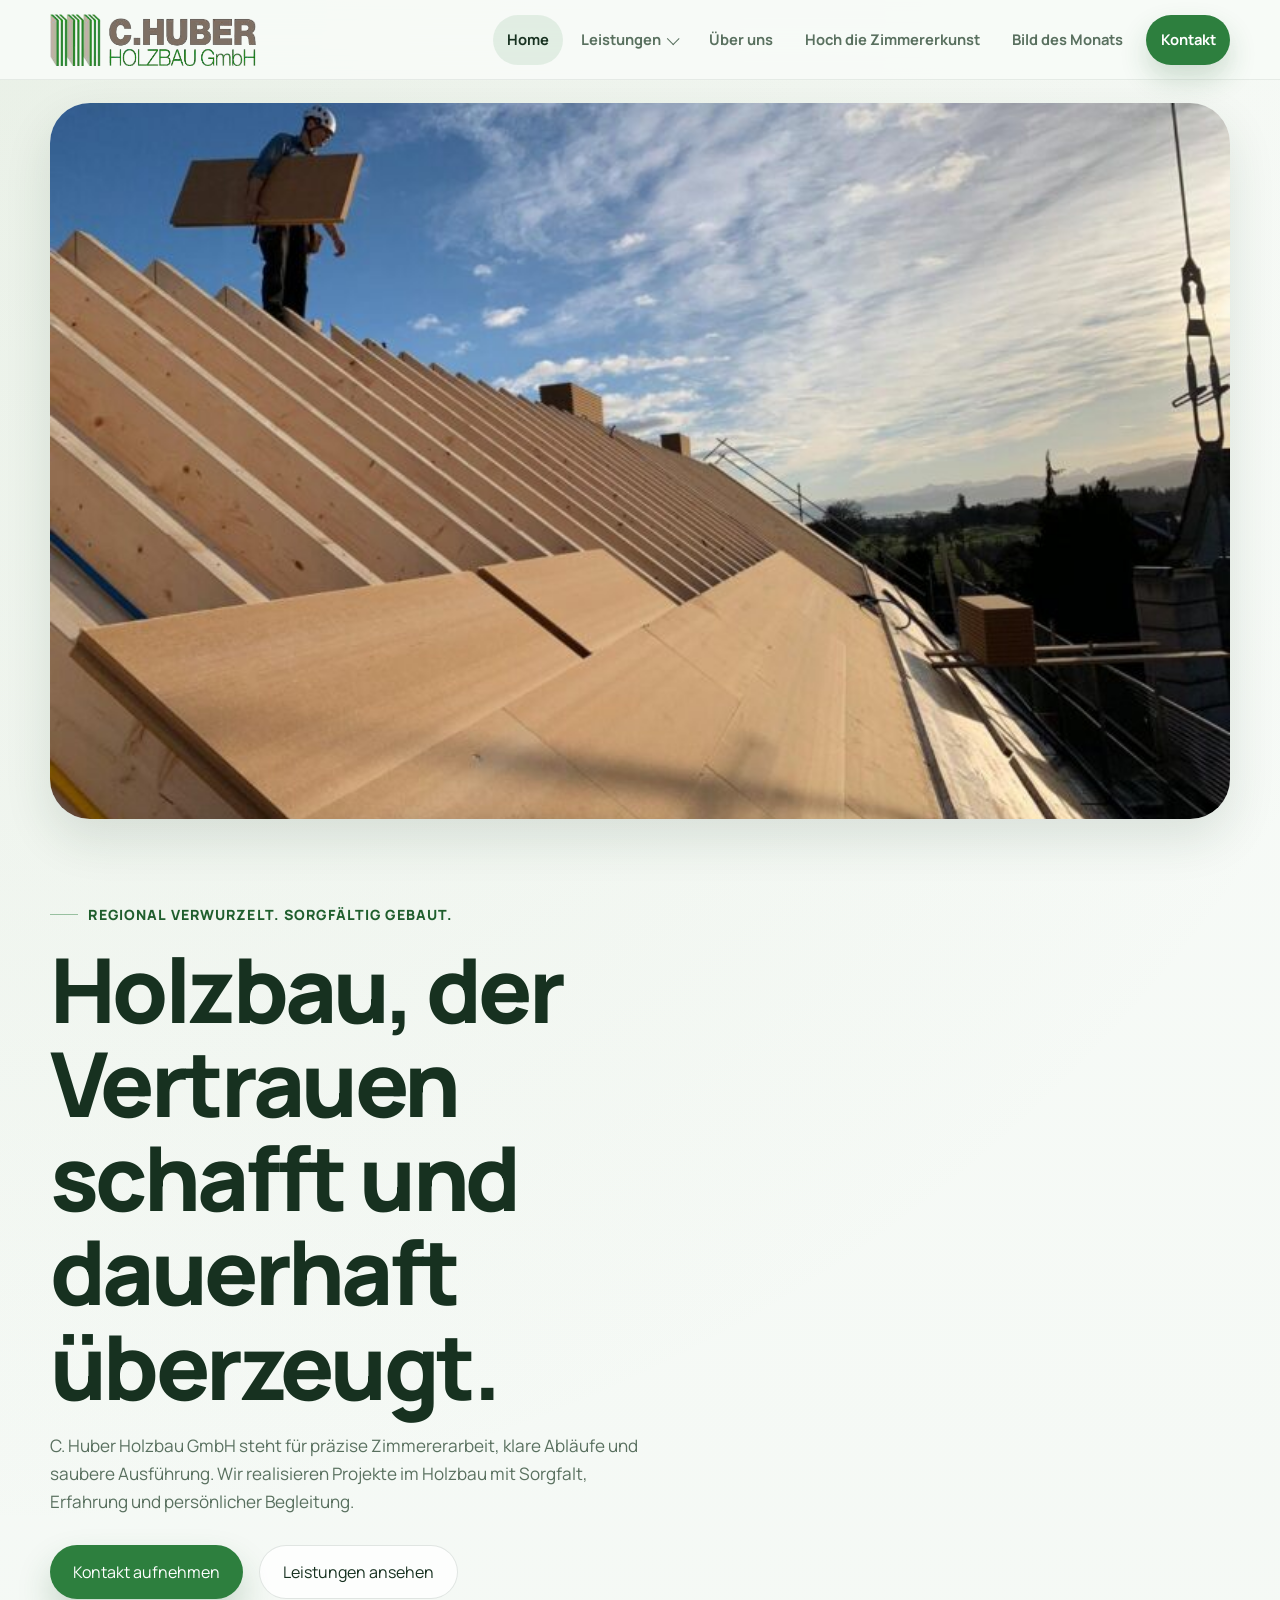
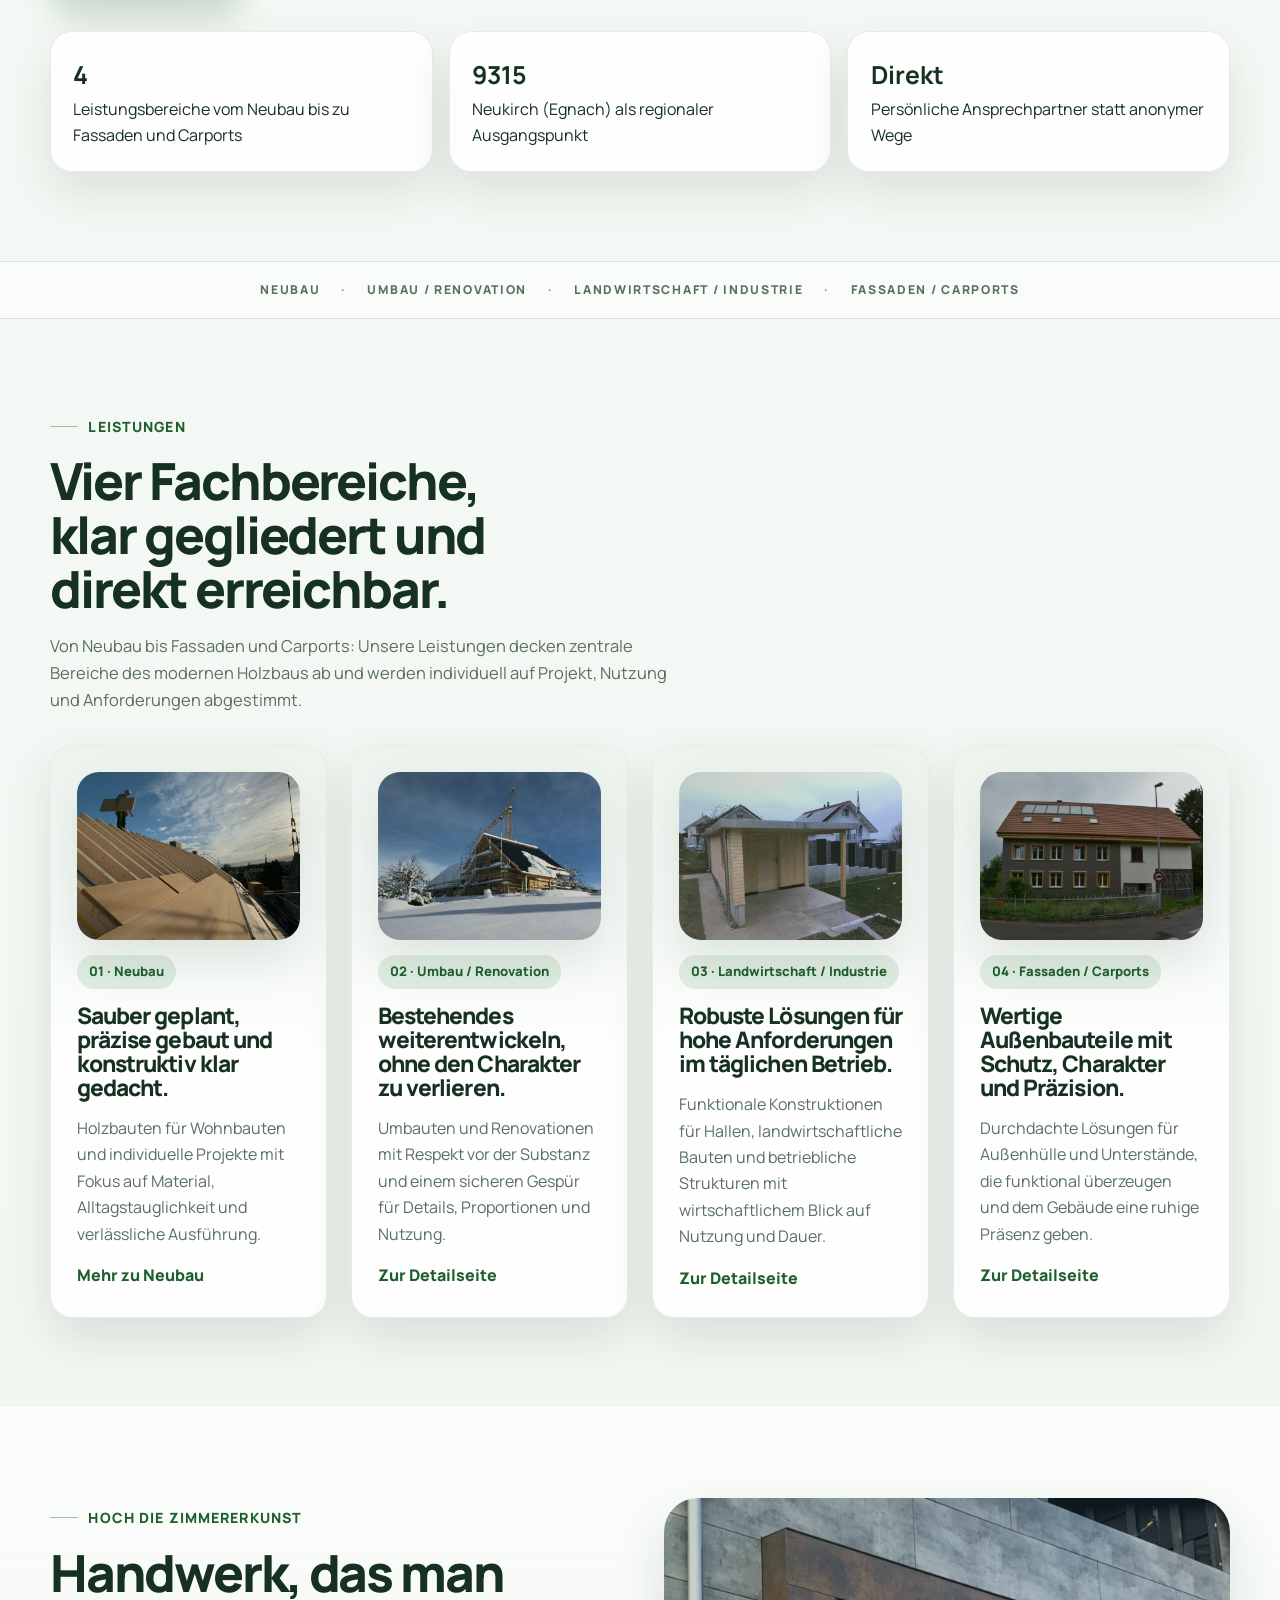
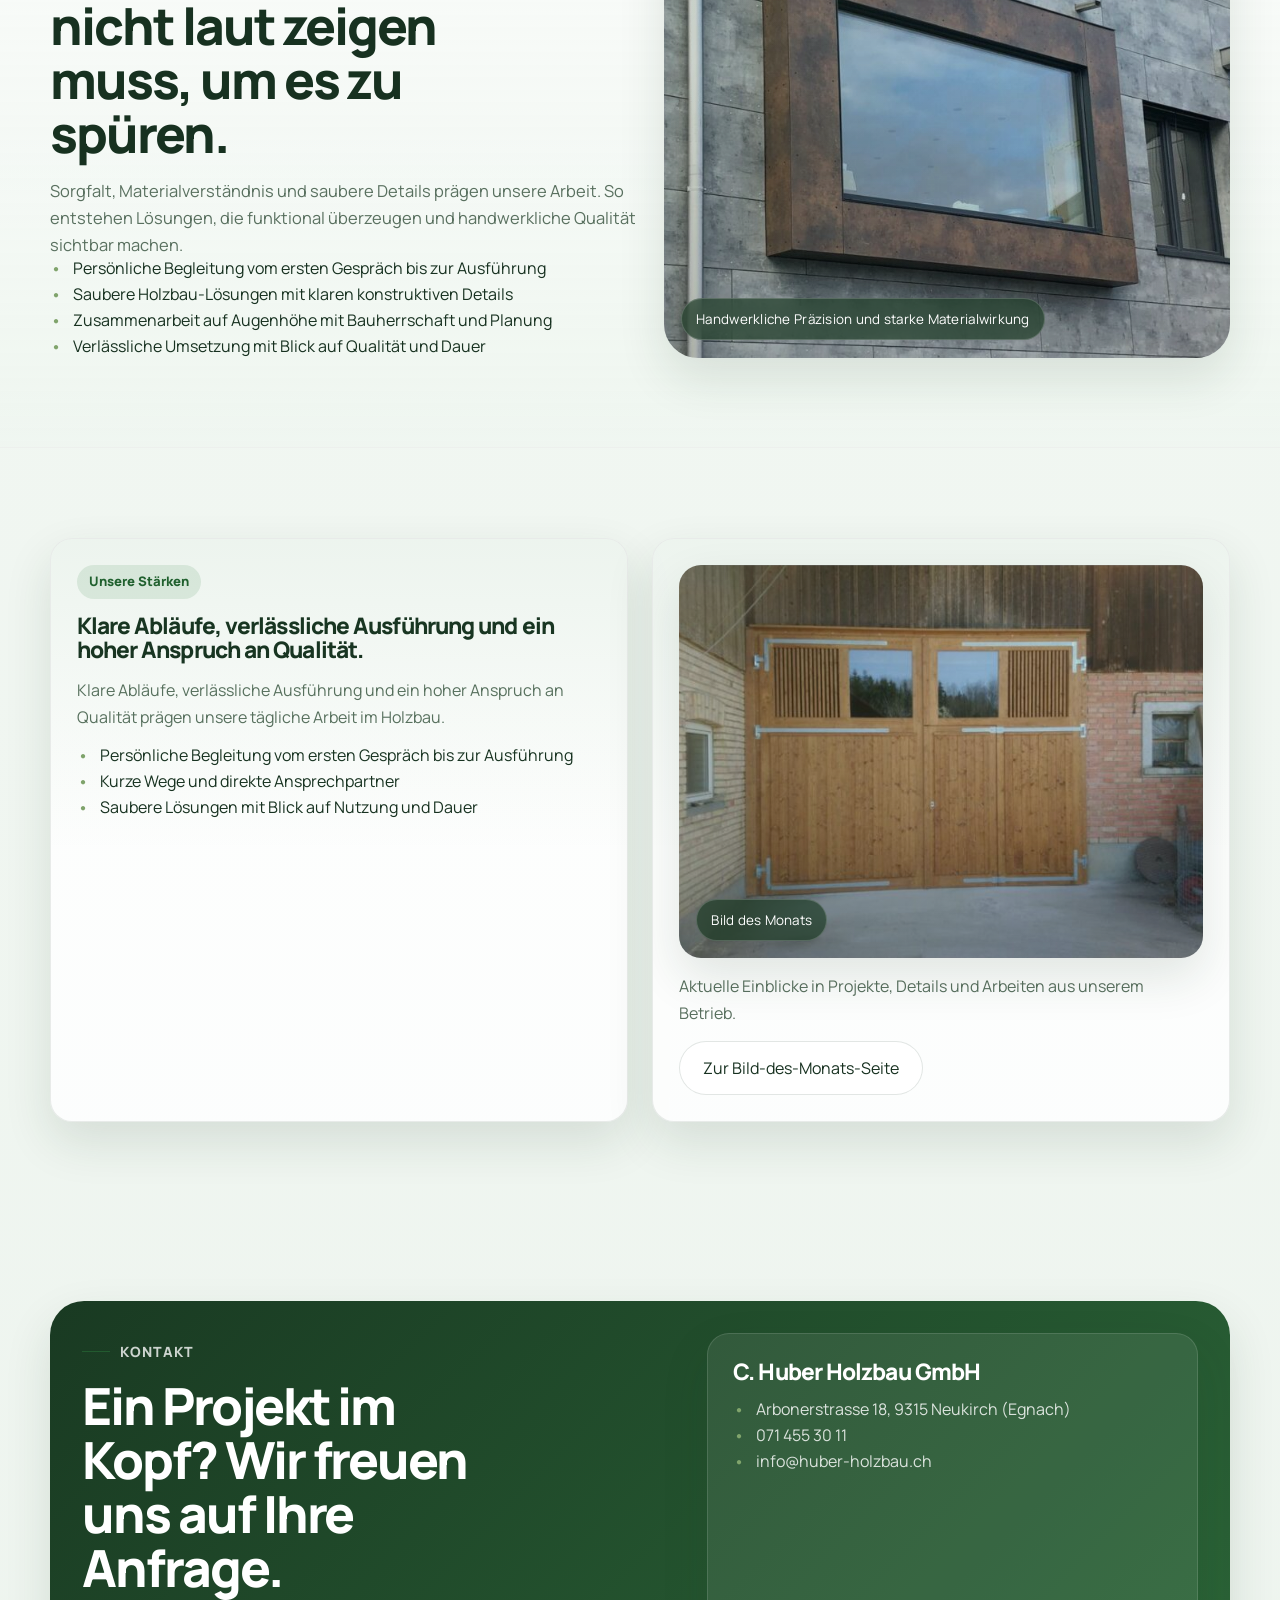
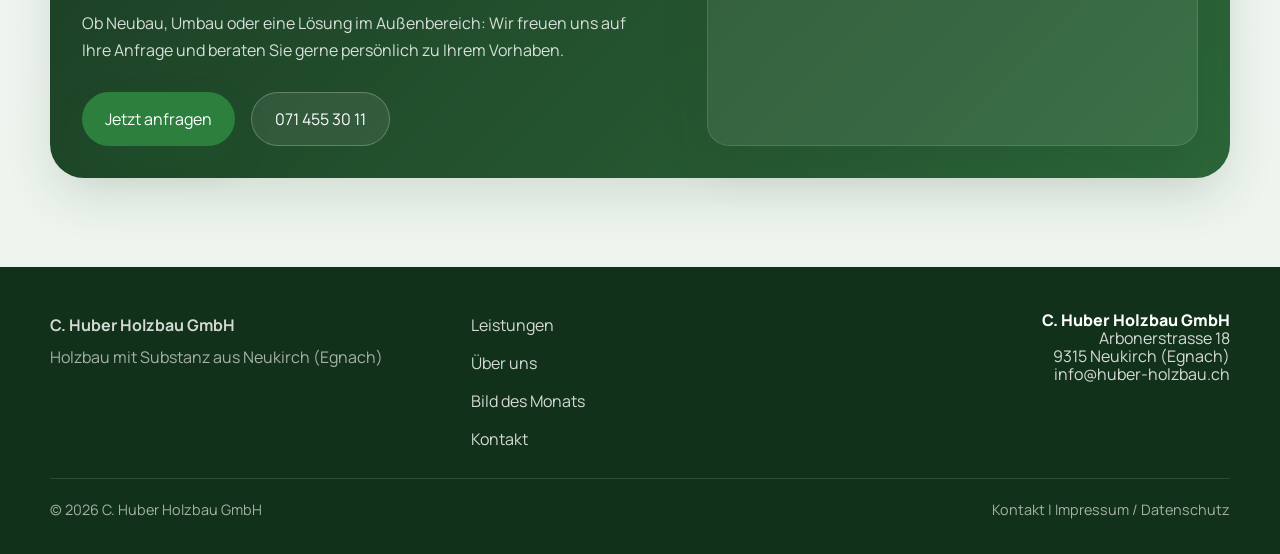
==== commit 61cefcc7: "Add large intro image and services dropdown" ====
--- a/index.html
+++ b/index.html
@@ -24,7 +24,15 @@
       </button>
       <nav class="site-nav" data-nav>
         <a class="active" href="index.html">Home</a>
-        <a href="leistungen.html">Leistungen</a>
+        <div class="nav-item nav-item--submenu">
+          <a href="leistungen.html">Leistungen</a>
+          <div class="nav-dropdown">
+            <a href="neubau.html">Neubau</a>
+            <a href="umbau-renovation.html">Umbau / Renovation</a>
+            <a href="landwirtschaft-industrie.html">Landwirtschaft / Industrie</a>
+            <a href="fassaden-carports.html">Fassaden / Carports</a>
+          </div>
+        </div>
         <a href="ueber-uns.html">Über uns</a>
         <a href="#zimmererkunst">Hoch die Zimmererkunst</a>
         <a href="bild-des-monats.html">Bild des Monats</a>
@@ -34,8 +42,16 @@
   </header>
 
   <main>
+    <section class="home-showcase">
+      <div class="container">
+        <div class="home-showcase__frame reveal">
+          <div class="home-showcase__image" style="background-image: url('assets/bild-februar.jpg');"></div>
+        </div>
+      </div>
+    </section>
+
     <section class="hero">
-      <div class="container hero-grid">
+      <div class="container hero-grid hero-grid--single">
         <div class="hero-copy reveal">
           <span class="eyebrow">Regional verwurzelt. Sorgfältig gebaut.</span>
           <h1>Holzbau, der Vertrauen schafft und dauerhaft überzeugt.</h1>
@@ -50,7 +66,6 @@
             <li><strong>Direkt</strong><span>Persönliche Ansprechpartner statt anonymer Wege</span></li>
           </ul>
         </div>
-        <div class="hero-visual reveal" style="--image: url('assets/bild-maerz.jpeg');" data-label="Aktuelle Einblicke in Projekte und Details"></div>
       </div>
     </section>
 
--- a/styles.css
+++ b/styles.css
@@ -173,7 +173,8 @@
   flex-wrap: nowrap;
 }
 
-.site-nav a {
+.site-nav a,
+.site-nav .nav-item > a {
   padding: 0.8rem 0.9rem;
   border-radius: 999px;
   color: var(--muted);
@@ -185,8 +186,80 @@
 
 .site-nav a:hover,
 .site-nav a:focus-visible,
+.site-nav .nav-item > a:hover,
+.site-nav .nav-item > a:focus-visible,
 .site-nav a.active {
   color: var(--text);
+  background: rgba(45, 127, 62, 0.1);
+}
+
+.site-nav .nav-item > a.active {
+  color: var(--text);
+  background: rgba(45, 127, 62, 0.1);
+}
+
+.nav-item {
+  position: relative;
+}
+
+.nav-item--submenu > a {
+  display: inline-flex;
+  align-items: center;
+  gap: 0.45rem;
+}
+
+.nav-item--submenu > a::after {
+  content: "";
+  width: 0.5rem;
+  height: 0.5rem;
+  border-right: 1.5px solid currentColor;
+  border-bottom: 1.5px solid currentColor;
+  transform: rotate(45deg) translateY(-1px);
+  transition: transform 0.2s ease;
+}
+
+.nav-item--submenu:hover > a::after,
+.nav-item--submenu:focus-within > a::after {
+  transform: rotate(225deg) translateY(-1px);
+}
+
+.nav-dropdown {
+  position: absolute;
+  top: calc(100% + 0.55rem);
+  left: 0;
+  min-width: 260px;
+  display: grid;
+  gap: 0.15rem;
+  padding: 0.55rem;
+  border: 1px solid rgba(23, 49, 32, 0.08);
+  border-radius: 24px;
+  background: rgba(248, 251, 248, 0.98);
+  box-shadow: var(--shadow);
+  opacity: 0;
+  pointer-events: none;
+  transform: translateY(12px);
+  transition: opacity 0.2s ease, transform 0.2s ease;
+}
+
+.nav-item--submenu:hover .nav-dropdown,
+.nav-item--submenu:focus-within .nav-dropdown {
+  opacity: 1;
+  pointer-events: auto;
+  transform: translateY(0);
+}
+
+.nav-dropdown a {
+  display: block;
+  padding: 0.85rem 1rem;
+  border-radius: 18px;
+  color: var(--text);
+  font-size: 0.92rem;
+  white-space: normal;
+}
+
+.nav-dropdown a:hover,
+.nav-dropdown a.active,
+.nav-dropdown a:focus-visible {
   background: rgba(45, 127, 62, 0.1);
 }
 
@@ -211,6 +284,23 @@
 .hero,
 .page-hero {
   padding: clamp(3rem, 6vw, 5.5rem) 0 var(--section-space);
+}
+
+.home-showcase {
+  padding: 1.4rem 0 0;
+}
+
+.home-showcase__frame {
+  overflow: hidden;
+  border-radius: calc(var(--radius-xl) + 6px);
+  box-shadow: var(--shadow);
+  background: rgba(255, 255, 255, 0.84);
+}
+
+.home-showcase__image {
+  min-height: clamp(360px, 56vw, 760px);
+  background-size: cover;
+  background-position: center;
 }
 
 .hero-grid,
@@ -245,6 +335,10 @@
 .feature-split {
   grid-template-columns: minmax(0, 1.02fr) minmax(0, 0.98fr);
   align-items: center;
+}
+
+.hero-grid--single {
+  grid-template-columns: 1fr;
 }
 
 .cards-2,
@@ -971,6 +1065,41 @@
     text-align: center;
   }
 
+  .nav-item--submenu > a {
+    justify-content: space-between;
+  }
+
+  .nav-item--submenu > a::after {
+    transform: rotate(45deg);
+  }
+
+  .nav-dropdown {
+    position: static;
+    min-width: 0;
+    padding: 0.35rem 0 0 0.9rem;
+    border: 0;
+    border-radius: 0;
+    background: transparent;
+    box-shadow: none;
+    opacity: 1;
+    pointer-events: auto;
+    transform: none;
+    gap: 0.2rem;
+  }
+
+  .nav-dropdown a {
+    padding: 0.55rem 0;
+    border-radius: 0;
+    color: var(--muted);
+  }
+
+  .nav-dropdown a:hover,
+  .nav-dropdown a.active,
+  .nav-dropdown a:focus-visible {
+    background: transparent;
+    color: var(--text);
+  }
+
   .cards-4,
   .cards-3,
   .cards-2,
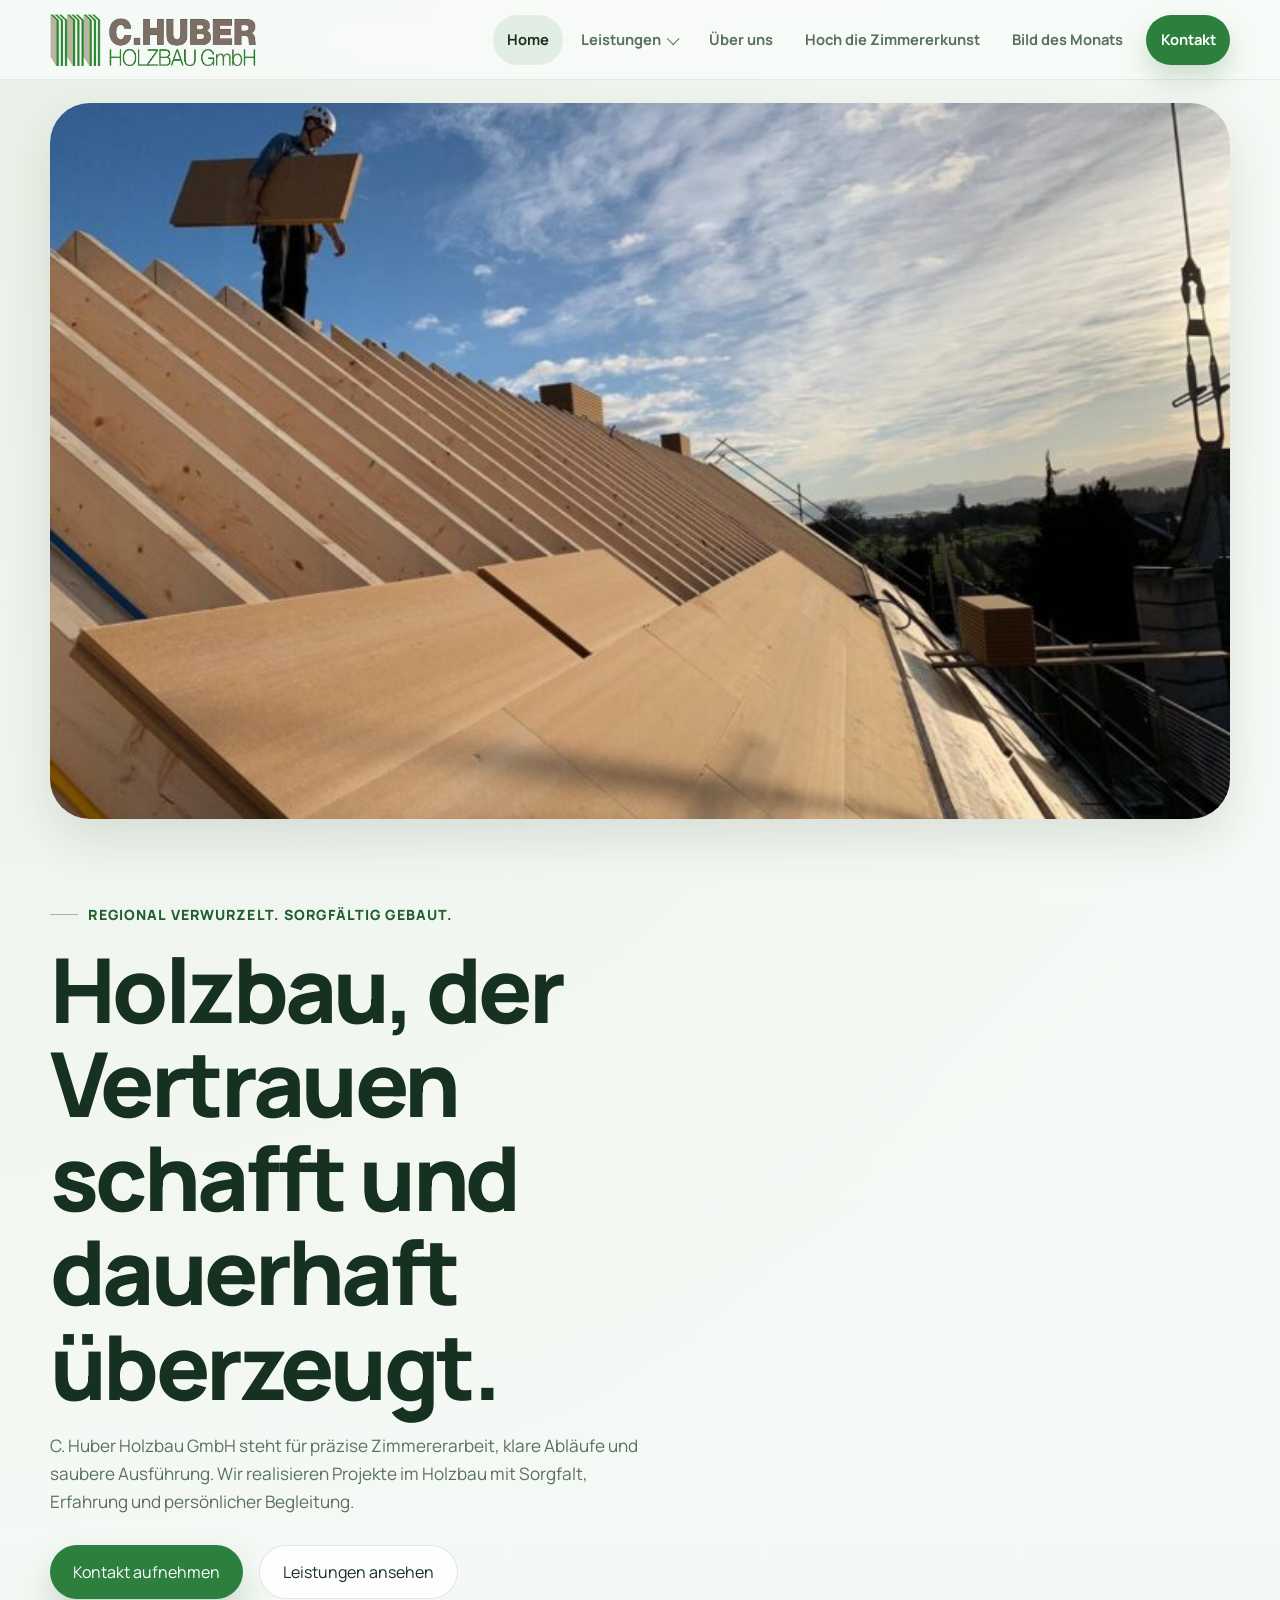
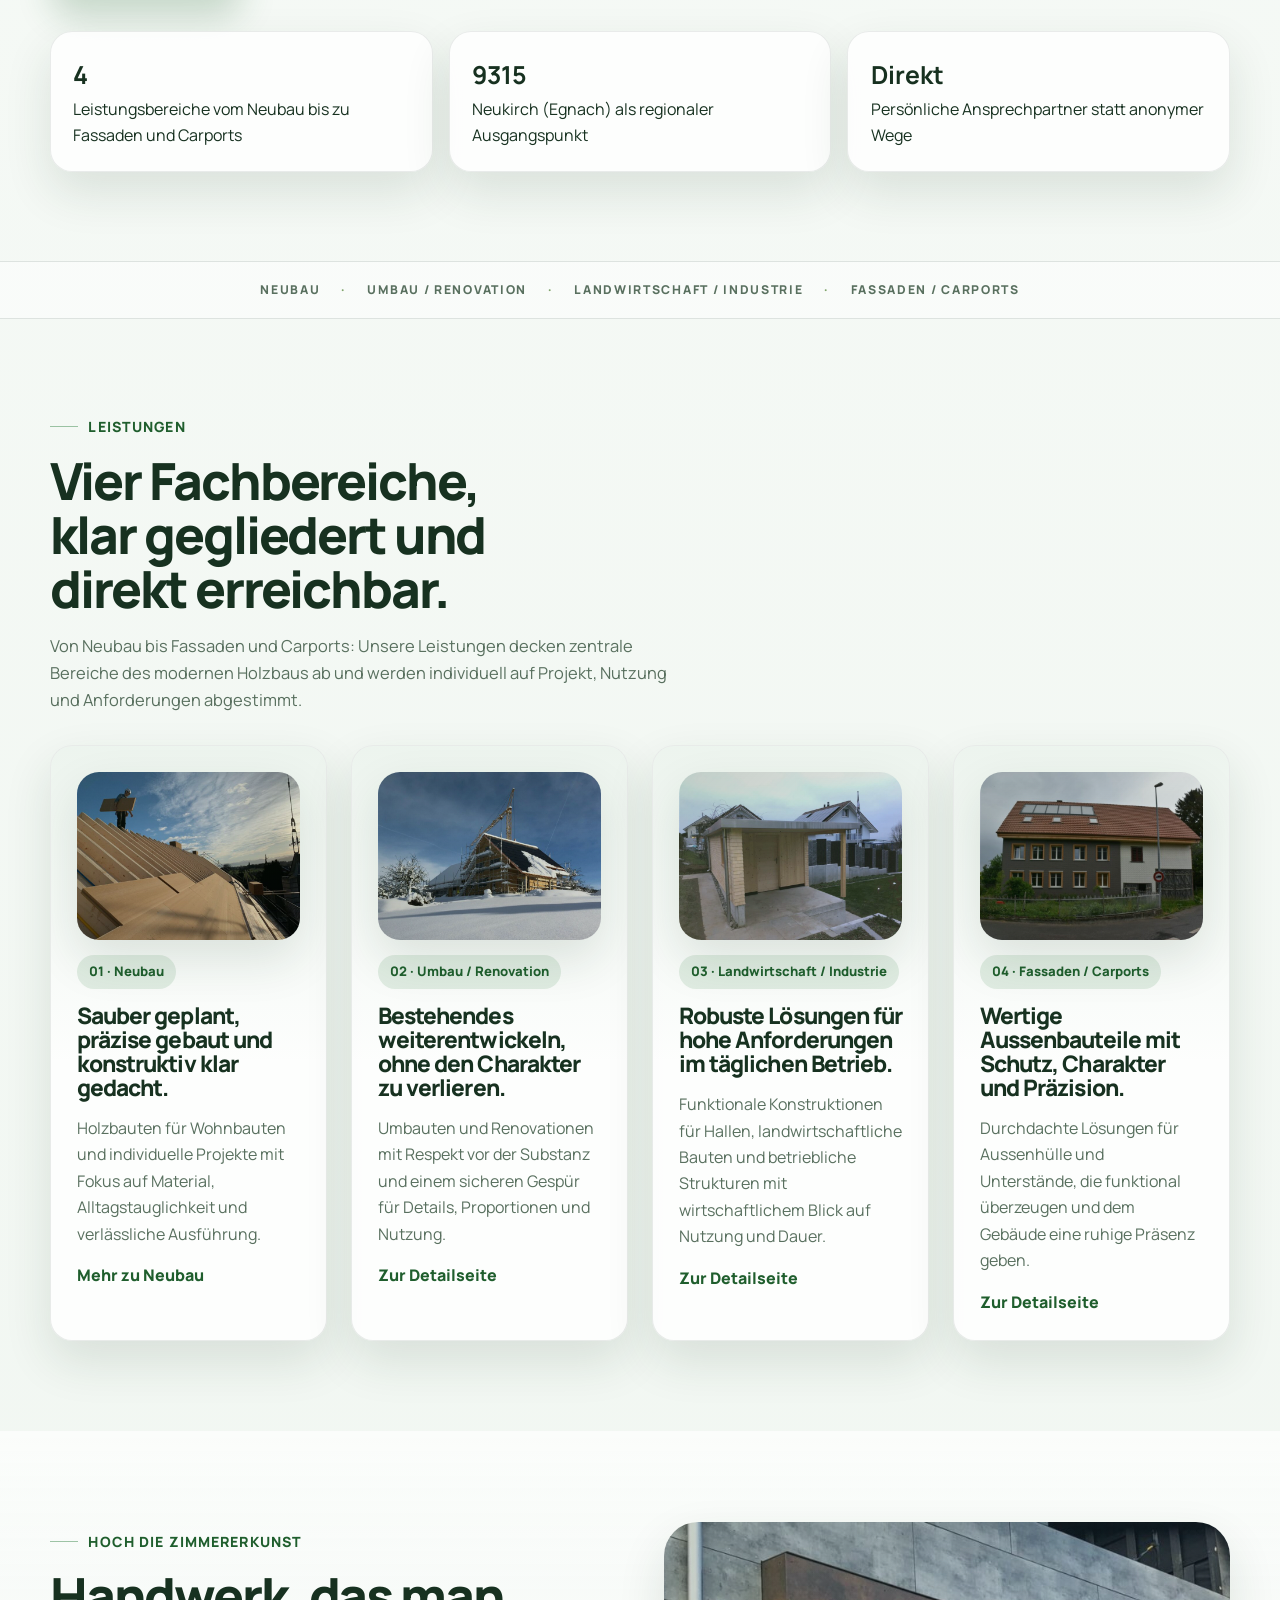
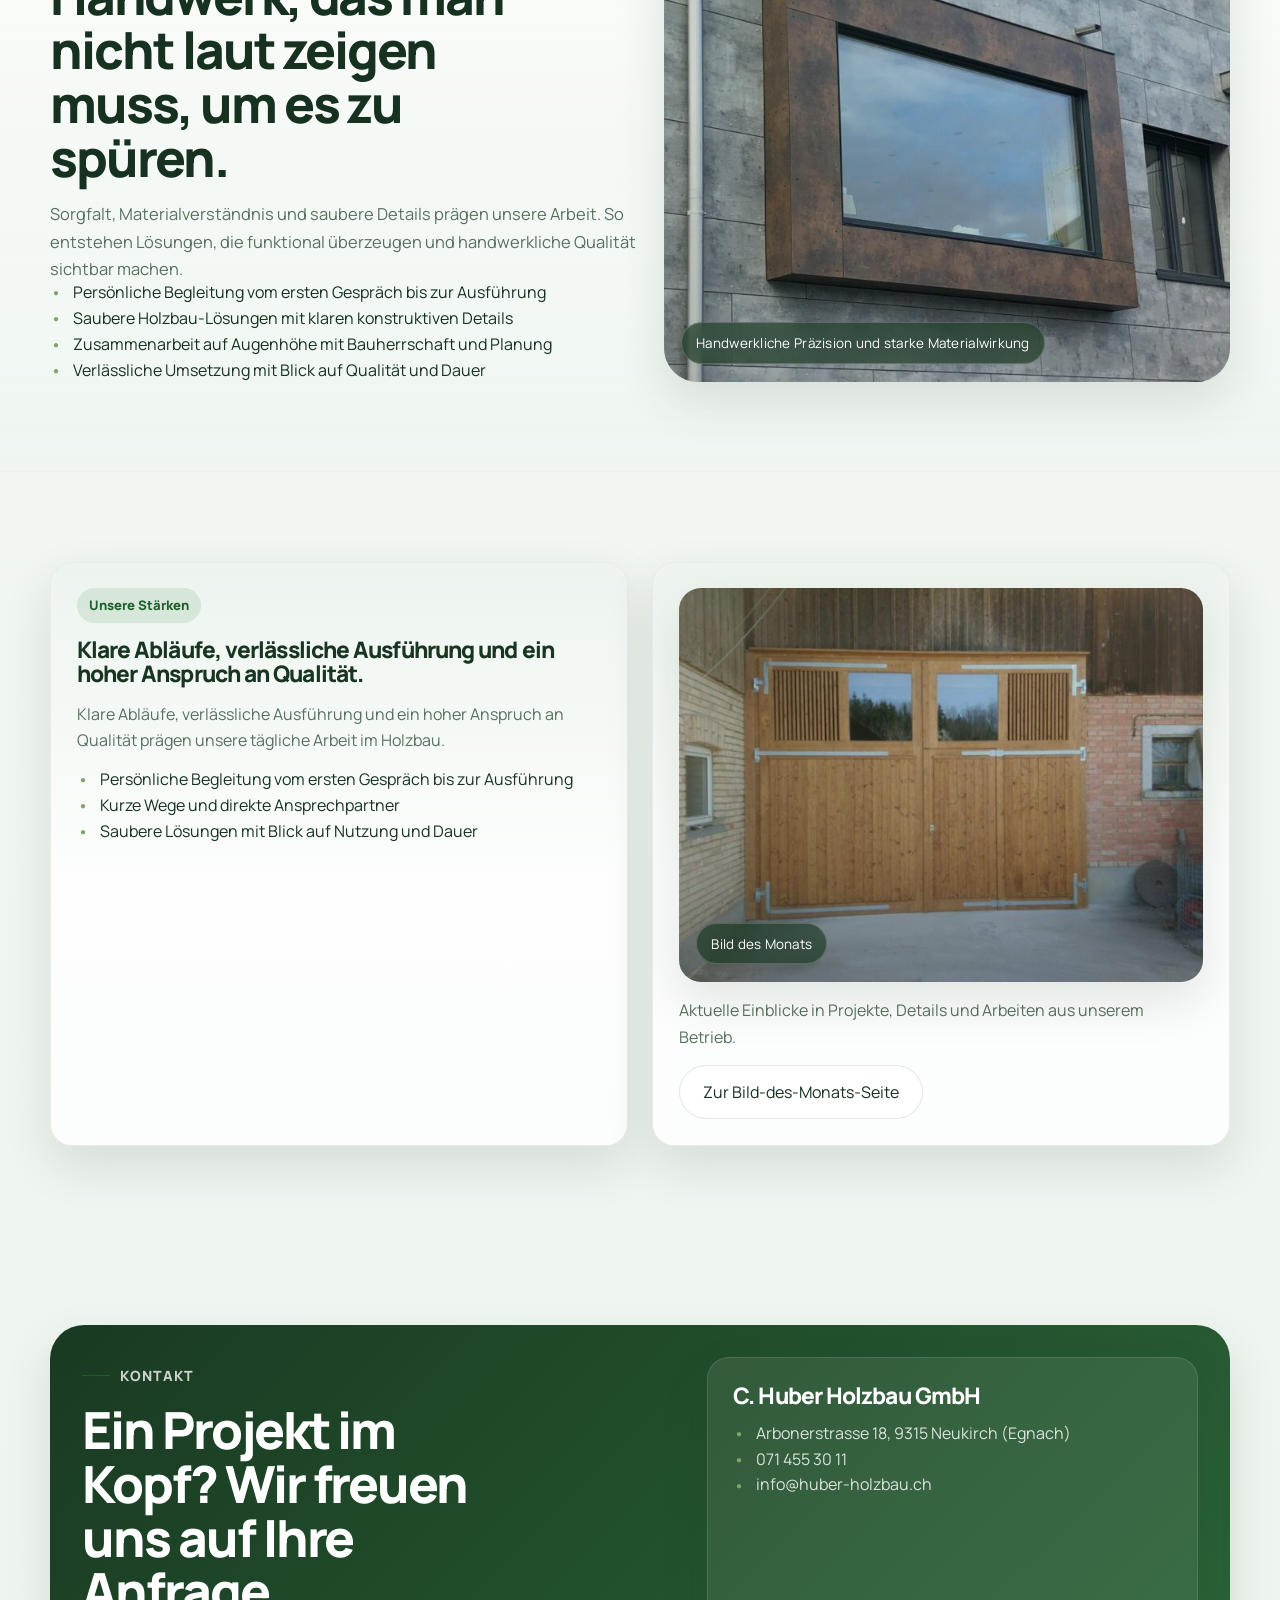
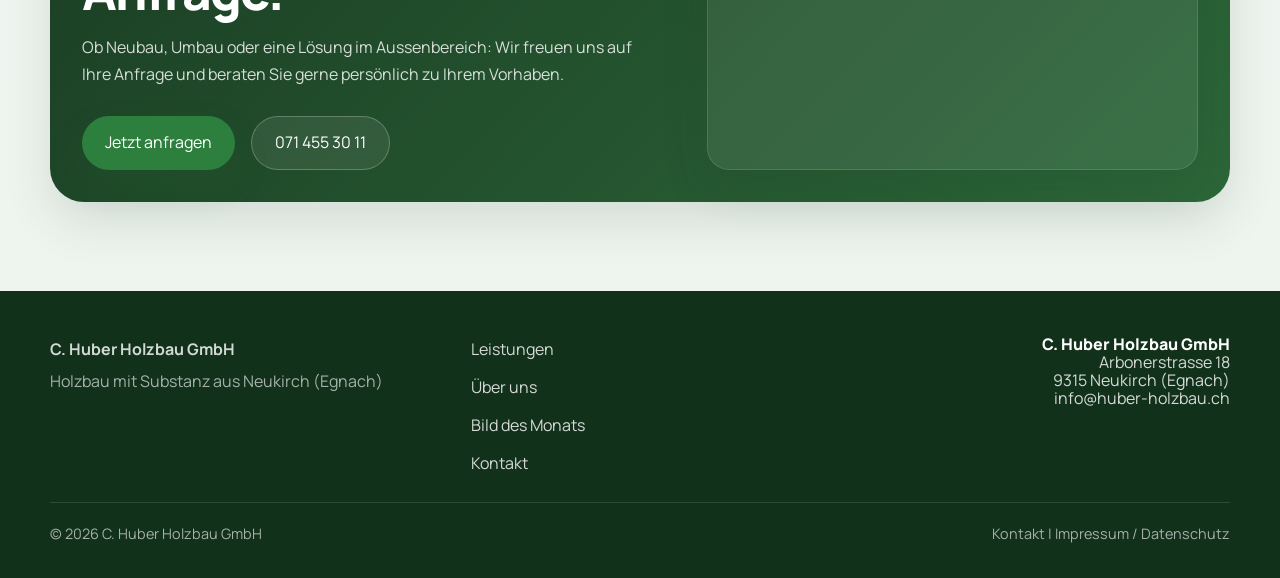
==== commit 2bc74fde: "Replace sharp s with ss" ====
--- a/index.html
+++ b/index.html
@@ -110,8 +110,8 @@
           <article class="service-card reveal">
             <div class="service-media visual-no-label" style="--image: url('assets/bild-november.jpg');"></div>
             <span class="card-topline">04 · Fassaden / Carports</span>
-            <h3>Wertige Außenbauteile mit Schutz, Charakter und Präzision.</h3>
-            <p>Durchdachte Lösungen für Außenhülle und Unterstände, die funktional überzeugen und dem Gebäude eine ruhige Präsenz geben.</p>
+            <h3>Wertige Aussenbauteile mit Schutz, Charakter und Präzision.</h3>
+            <p>Durchdachte Lösungen für Aussenhülle und Unterstände, die funktional überzeugen und dem Gebäude eine ruhige Präsenz geben.</p>
             <a class="service-link" href="fassaden-carports.html">Zur Detailseite</a>
           </article>
         </div>
@@ -160,7 +160,7 @@
         <div>
           <span class="page-kicker" style="color: rgba(255,255,255,0.78);">Kontakt</span>
           <h2 class="section-title" style="max-width: 12ch;">Ein Projekt im Kopf? Wir freuen uns auf Ihre Anfrage.</h2>
-          <p style="margin-top: 1rem; max-width: 56ch;">Ob Neubau, Umbau oder eine Lösung im Außenbereich: Wir freuen uns auf Ihre Anfrage und beraten Sie gerne persönlich zu Ihrem Vorhaben.</p>
+          <p style="margin-top: 1rem; max-width: 56ch;">Ob Neubau, Umbau oder eine Lösung im Aussenbereich: Wir freuen uns auf Ihre Anfrage und beraten Sie gerne persönlich zu Ihrem Vorhaben.</p>
           <div class="hero-actions">
             <a class="button button-primary" href="kontakt.html">Jetzt anfragen</a>
             <a class="button button-secondary" href="tel:+41714553011" style="color: #fff; border-color: rgba(255,255,255,0.24); background: rgba(255,255,255,0.08);">071 455 30 11</a>
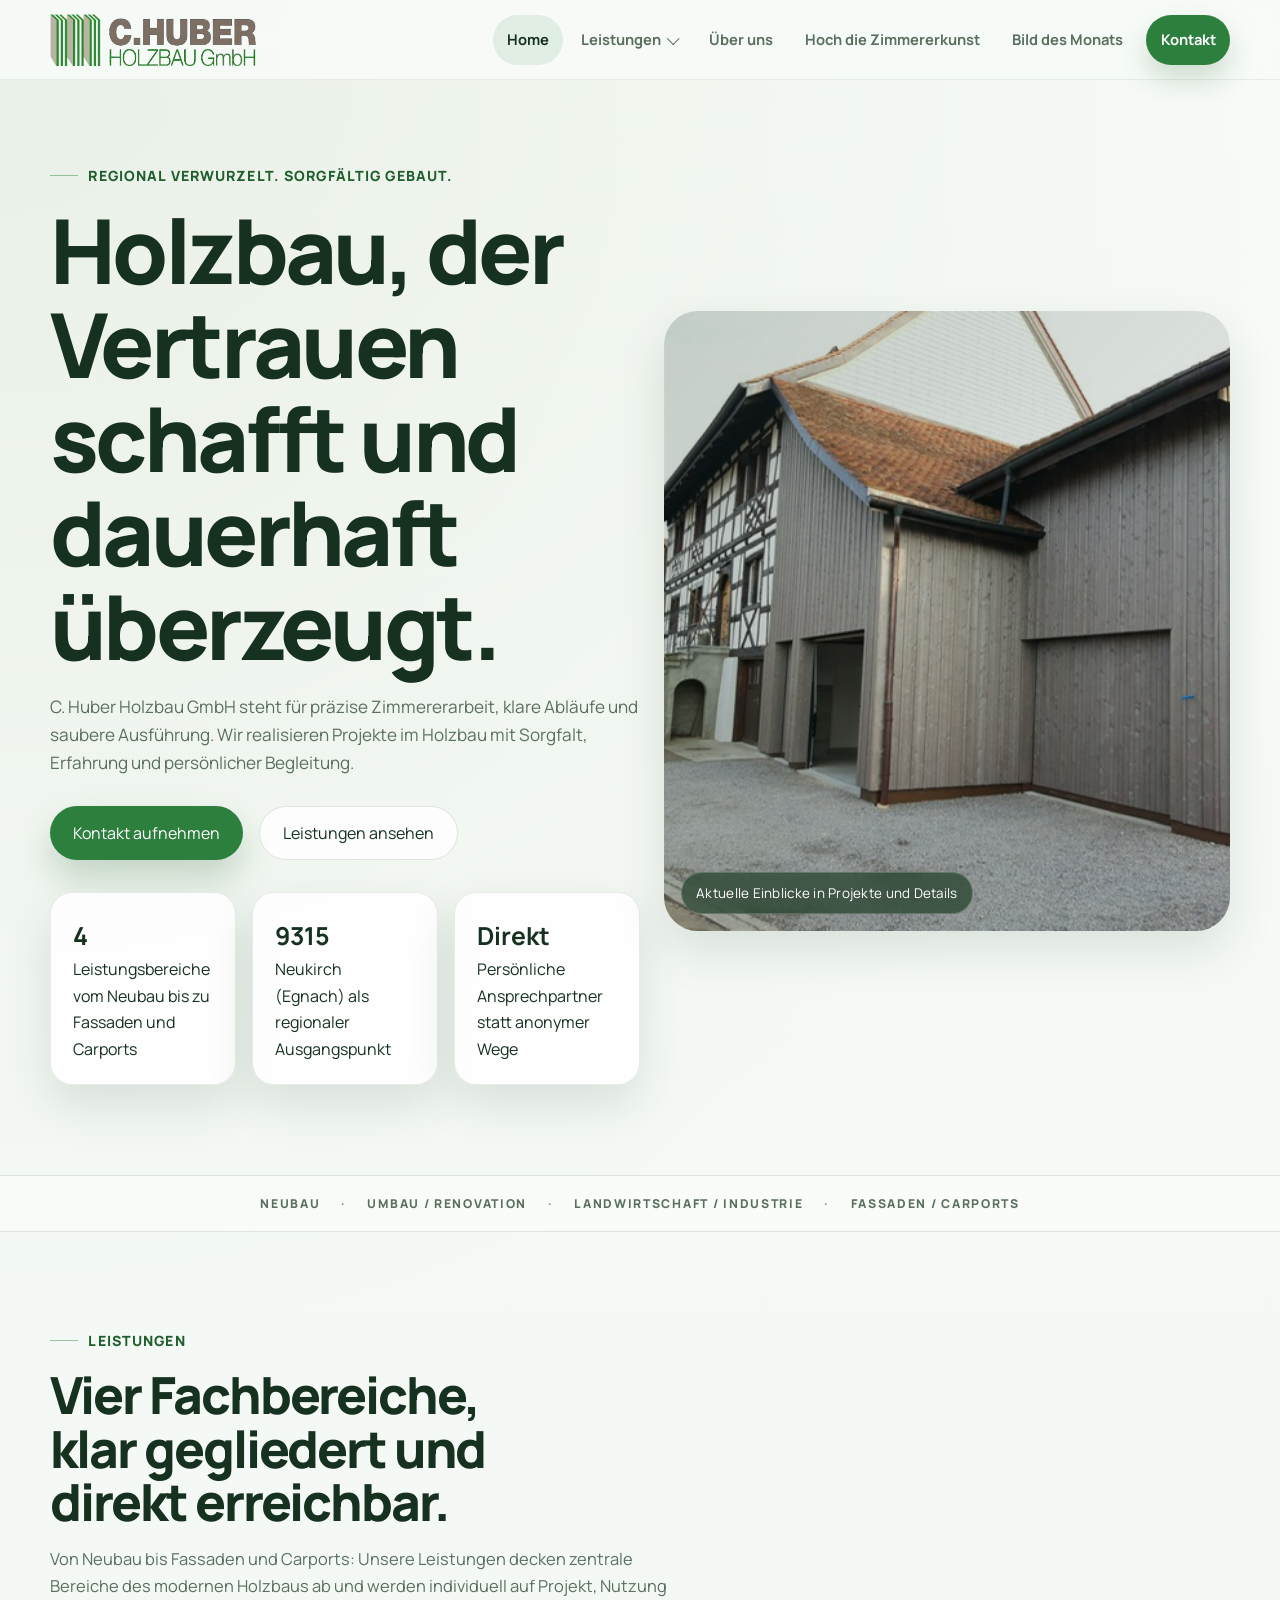
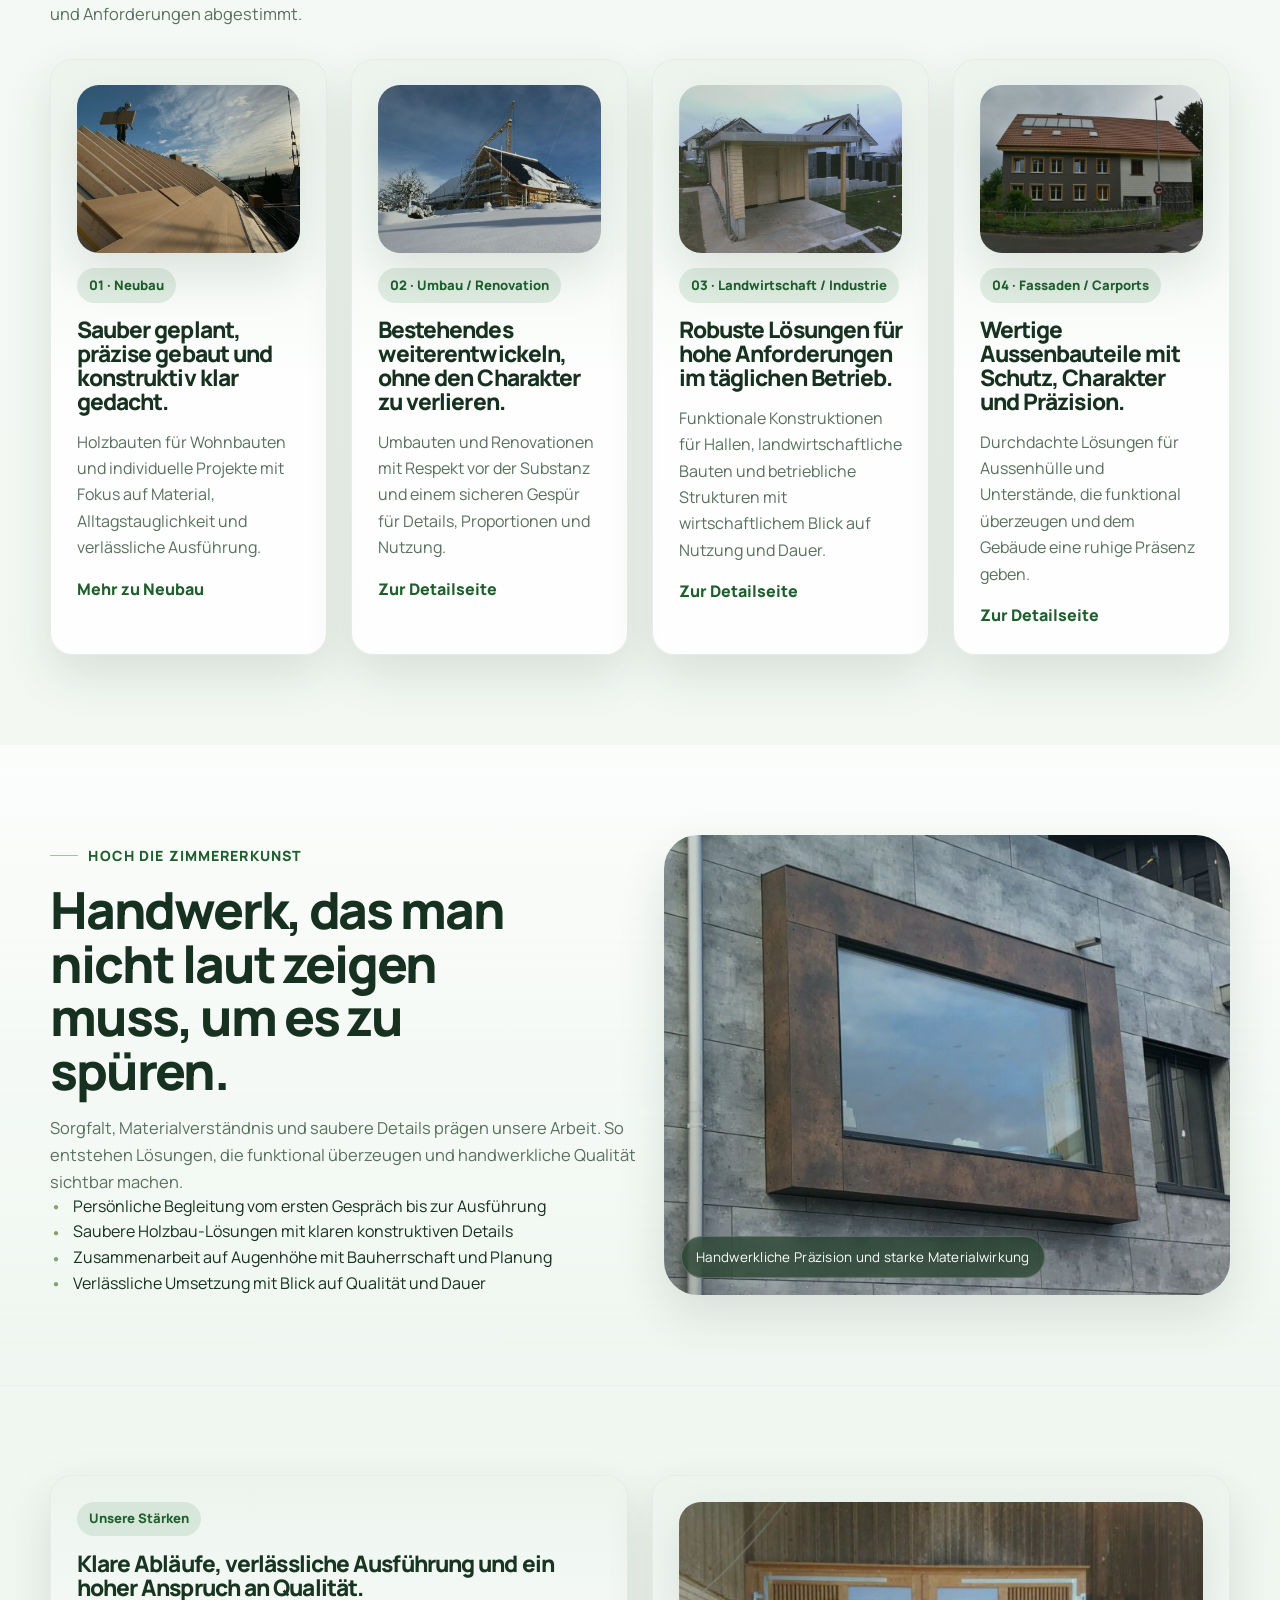
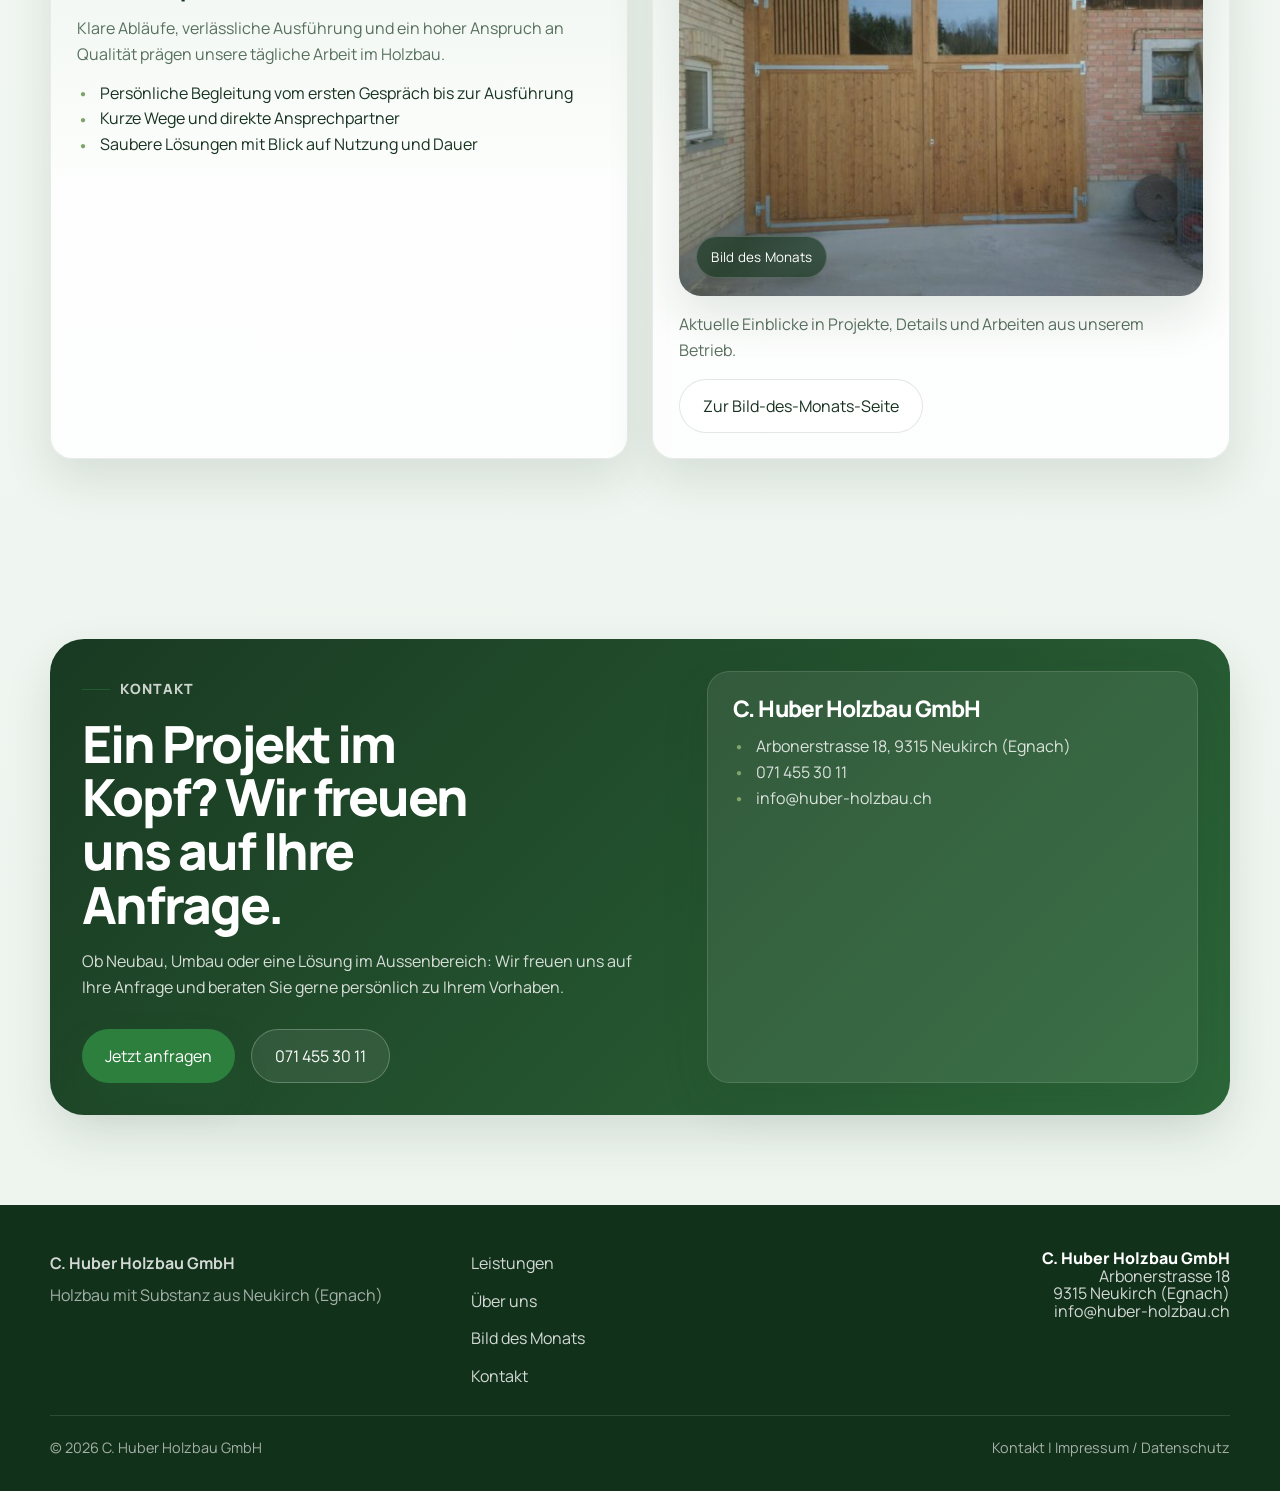
==== commit 1f2a5950: "Revert intro image while keeping services dropdown" ====
--- a/index.html
+++ b/index.html
@@ -42,16 +42,8 @@
   </header>
 
   <main>
-    <section class="home-showcase">
-      <div class="container">
-        <div class="home-showcase__frame reveal">
-          <div class="home-showcase__image" style="background-image: url('assets/bild-februar.jpg');"></div>
-        </div>
-      </div>
-    </section>
-
     <section class="hero">
-      <div class="container hero-grid hero-grid--single">
+      <div class="container hero-grid">
         <div class="hero-copy reveal">
           <span class="eyebrow">Regional verwurzelt. Sorgfältig gebaut.</span>
           <h1>Holzbau, der Vertrauen schafft und dauerhaft überzeugt.</h1>
@@ -66,6 +58,7 @@
             <li><strong>Direkt</strong><span>Persönliche Ansprechpartner statt anonymer Wege</span></li>
           </ul>
         </div>
+        <div class="hero-visual reveal" style="--image: url('assets/bild-maerz.jpeg');" data-label="Aktuelle Einblicke in Projekte und Details"></div>
       </div>
     </section>
 
--- a/styles.css
+++ b/styles.css
@@ -286,23 +286,6 @@
   padding: clamp(3rem, 6vw, 5.5rem) 0 var(--section-space);
 }
 
-.home-showcase {
-  padding: 1.4rem 0 0;
-}
-
-.home-showcase__frame {
-  overflow: hidden;
-  border-radius: calc(var(--radius-xl) + 6px);
-  box-shadow: var(--shadow);
-  background: rgba(255, 255, 255, 0.84);
-}
-
-.home-showcase__image {
-  min-height: clamp(360px, 56vw, 760px);
-  background-size: cover;
-  background-position: center;
-}
-
 .hero-grid,
 .page-hero-grid,
 .about-grid,
@@ -335,10 +318,6 @@
 .feature-split {
   grid-template-columns: minmax(0, 1.02fr) minmax(0, 0.98fr);
   align-items: center;
-}
-
-.hero-grid--single {
-  grid-template-columns: 1fr;
 }
 
 .cards-2,
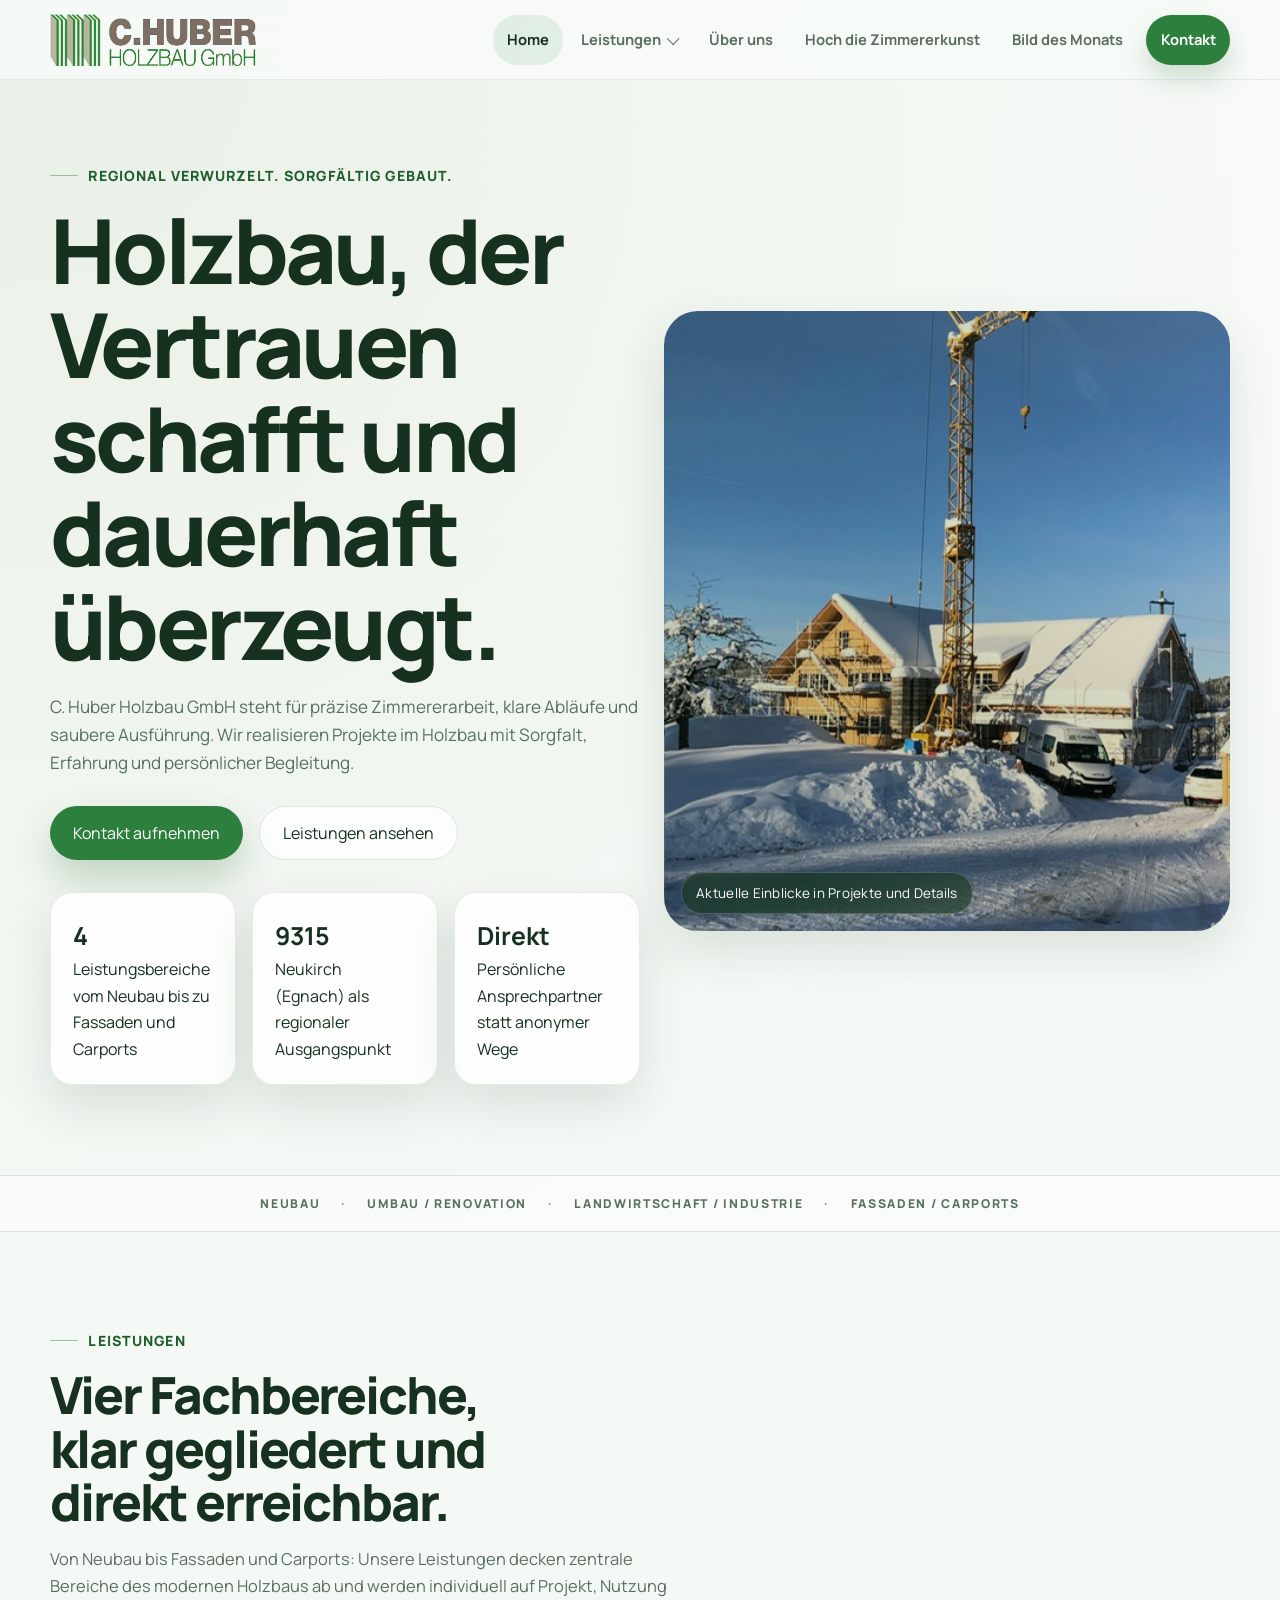
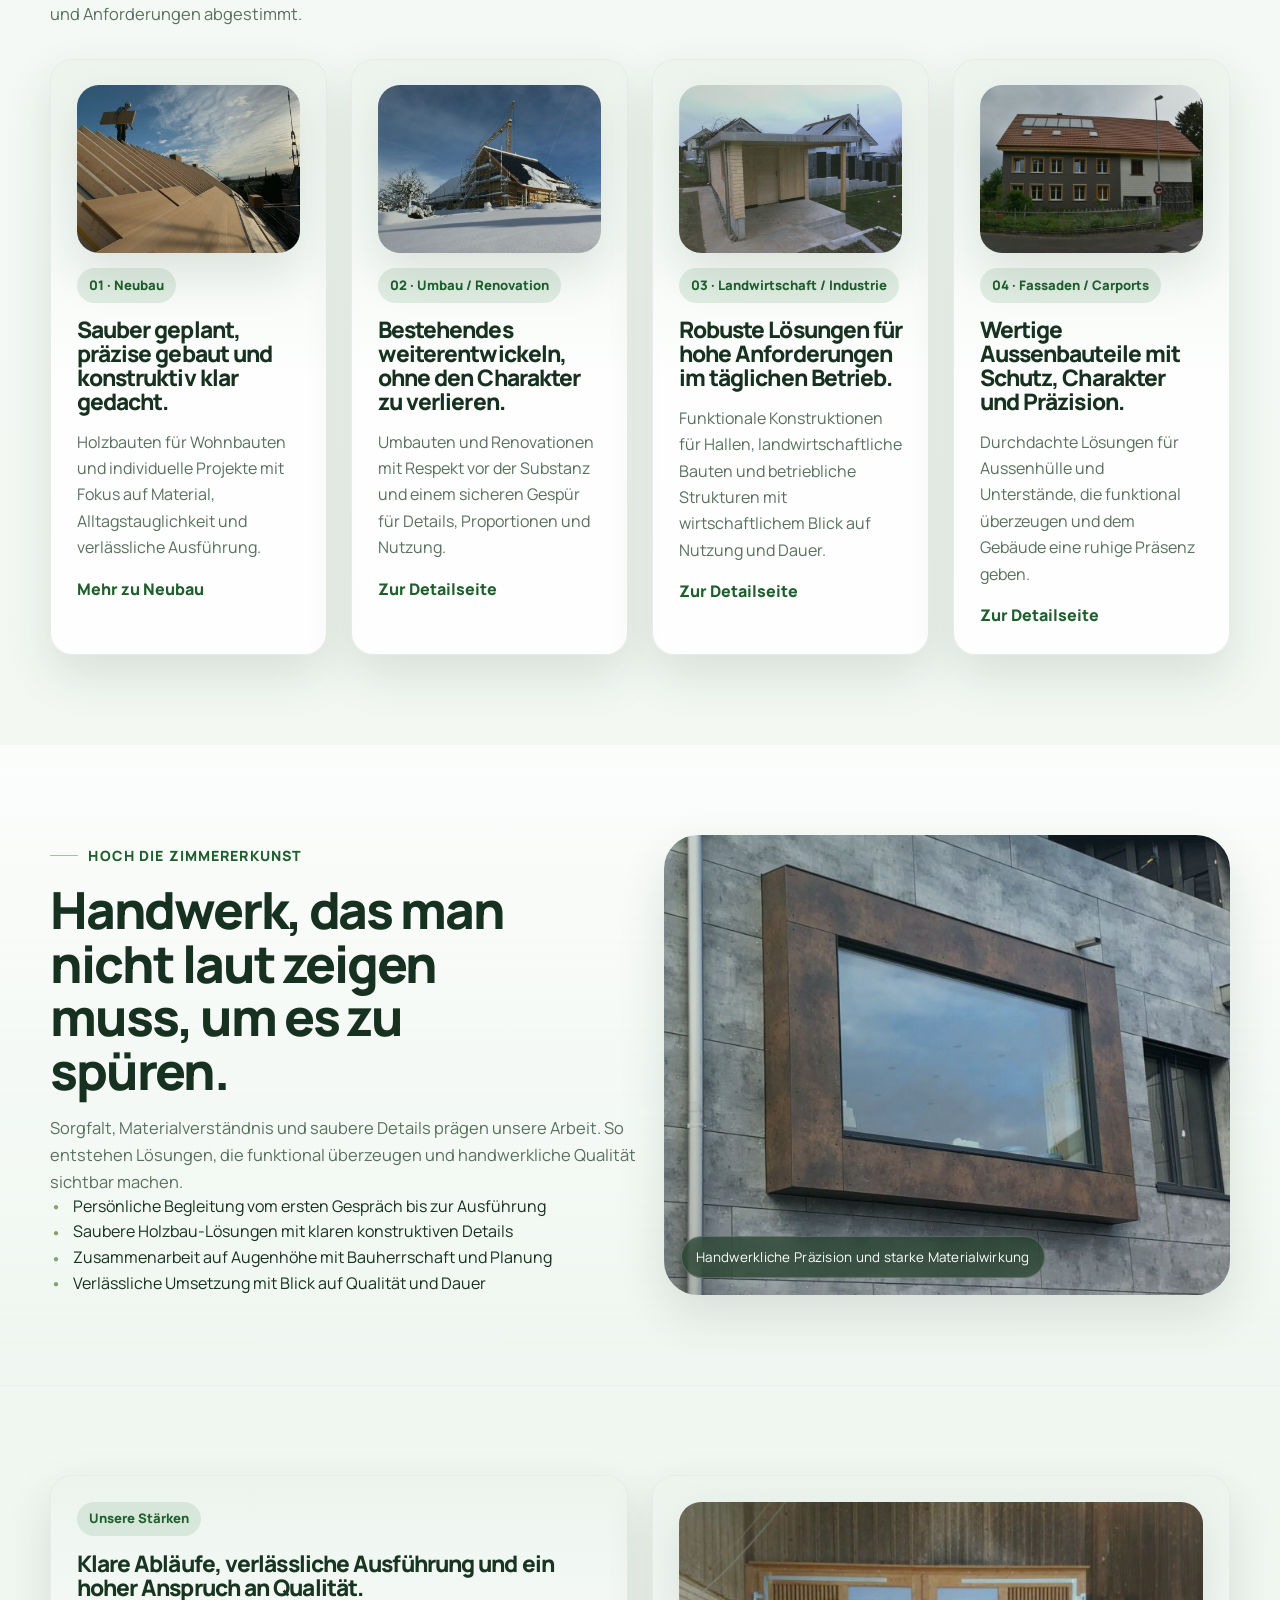
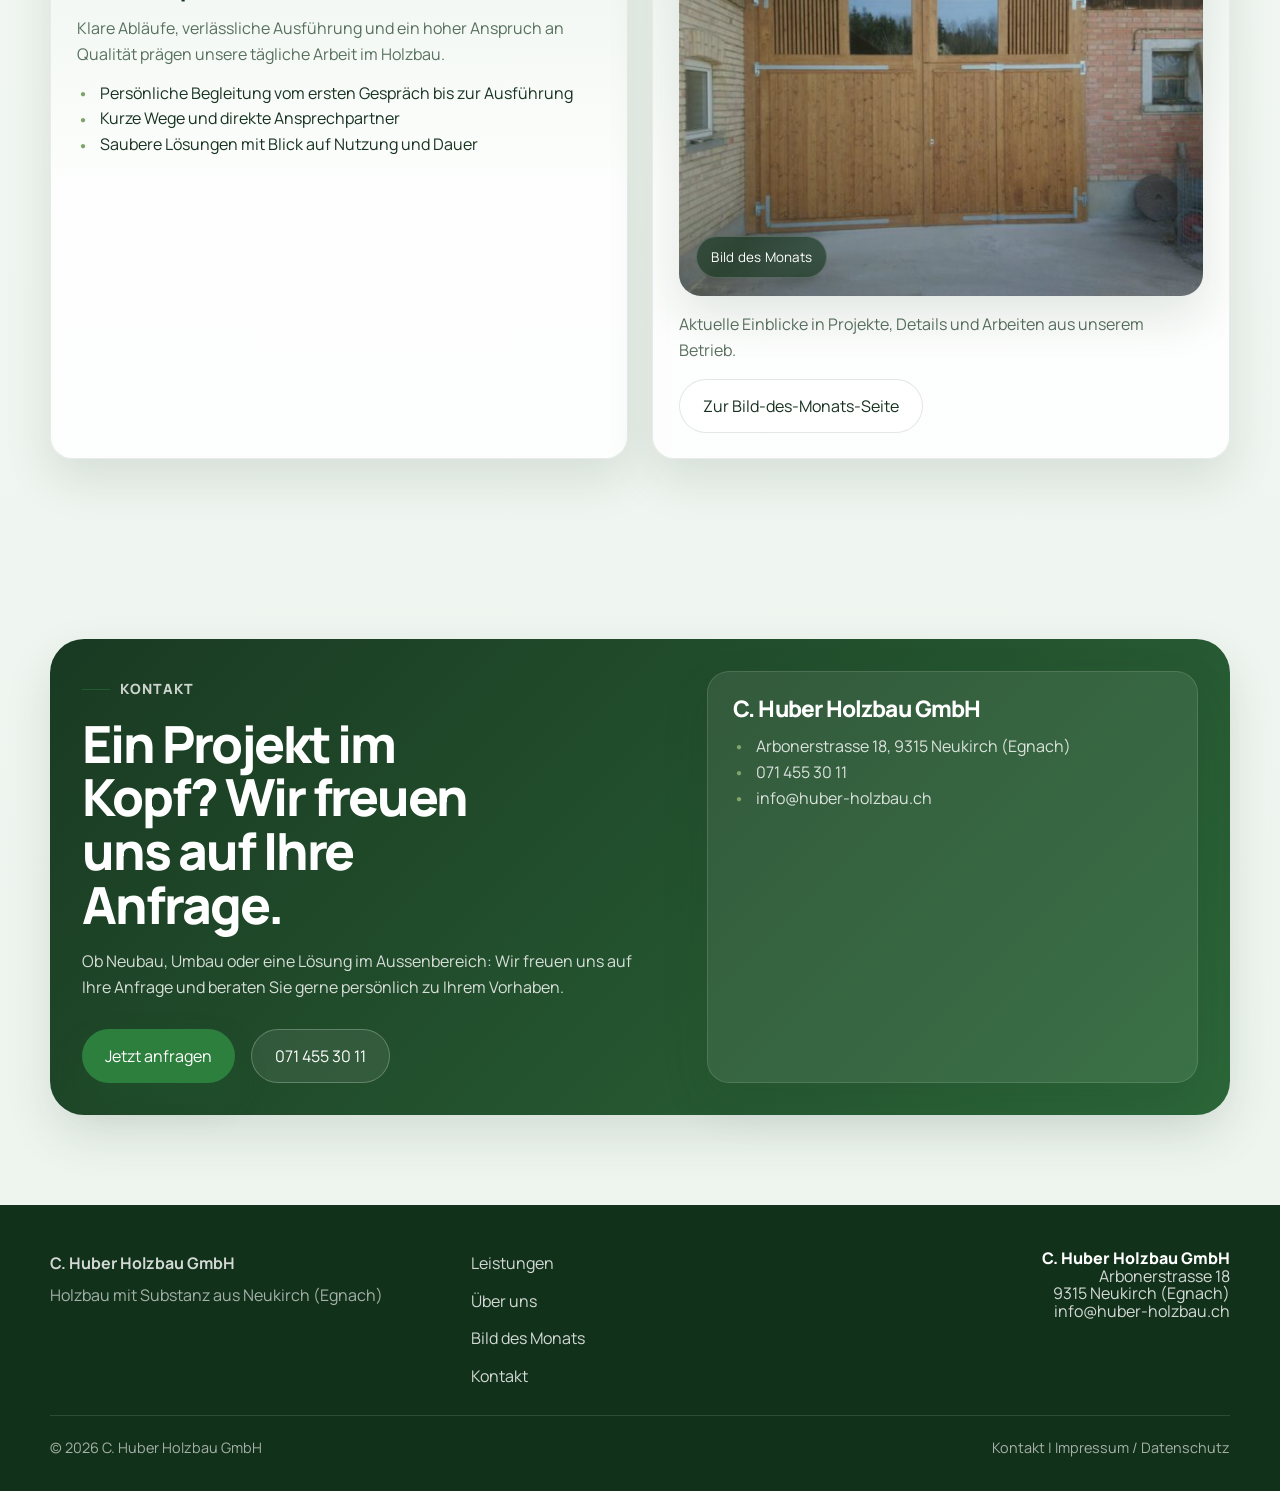
==== commit 898cfe79: "Update homepage hero image" ====
--- a/index.html
+++ b/index.html
@@ -58,7 +58,7 @@
             <li><strong>Direkt</strong><span>Persönliche Ansprechpartner statt anonymer Wege</span></li>
           </ul>
         </div>
-        <div class="hero-visual reveal" style="--image: url('assets/bild-maerz.jpeg');" data-label="Aktuelle Einblicke in Projekte und Details"></div>
+        <div class="hero-visual reveal" style="--image: url('assets/bild-januar-rechts.jpg');" data-label="Aktuelle Einblicke in Projekte und Details"></div>
       </div>
     </section>
 
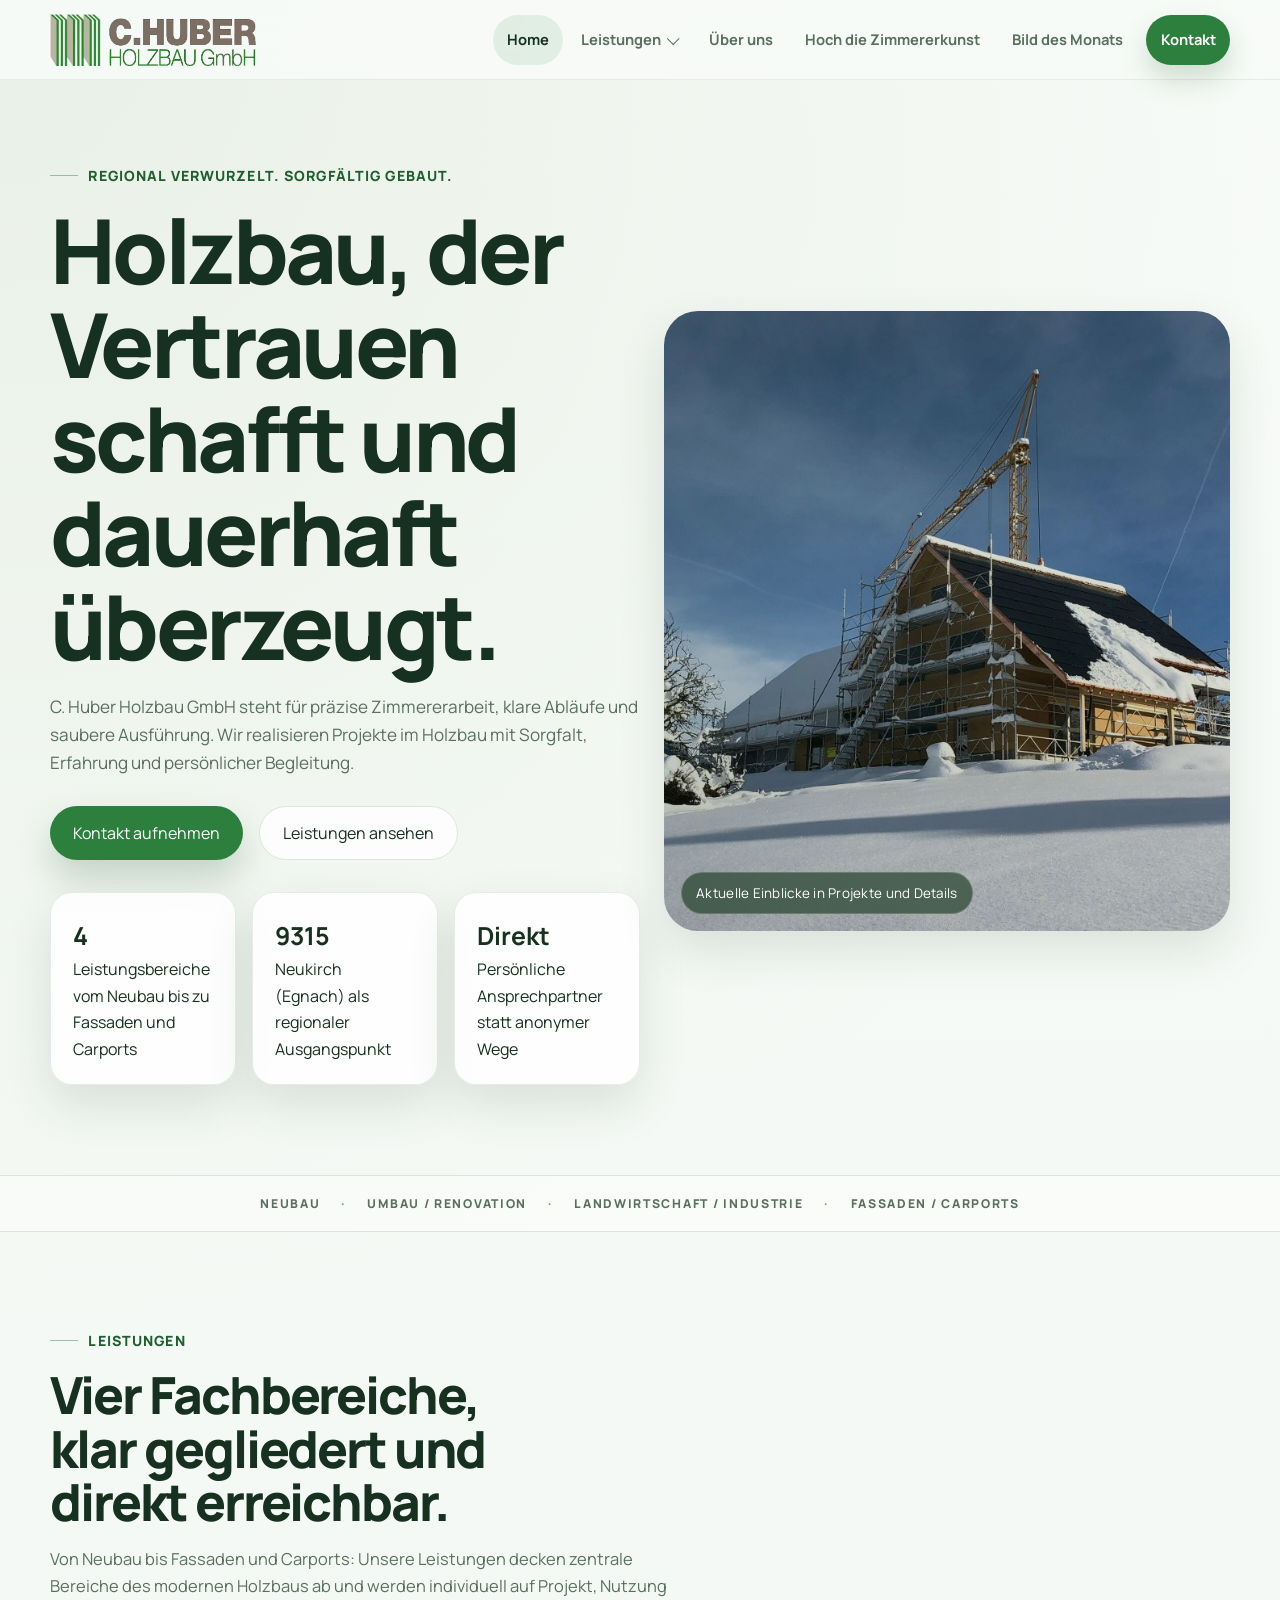
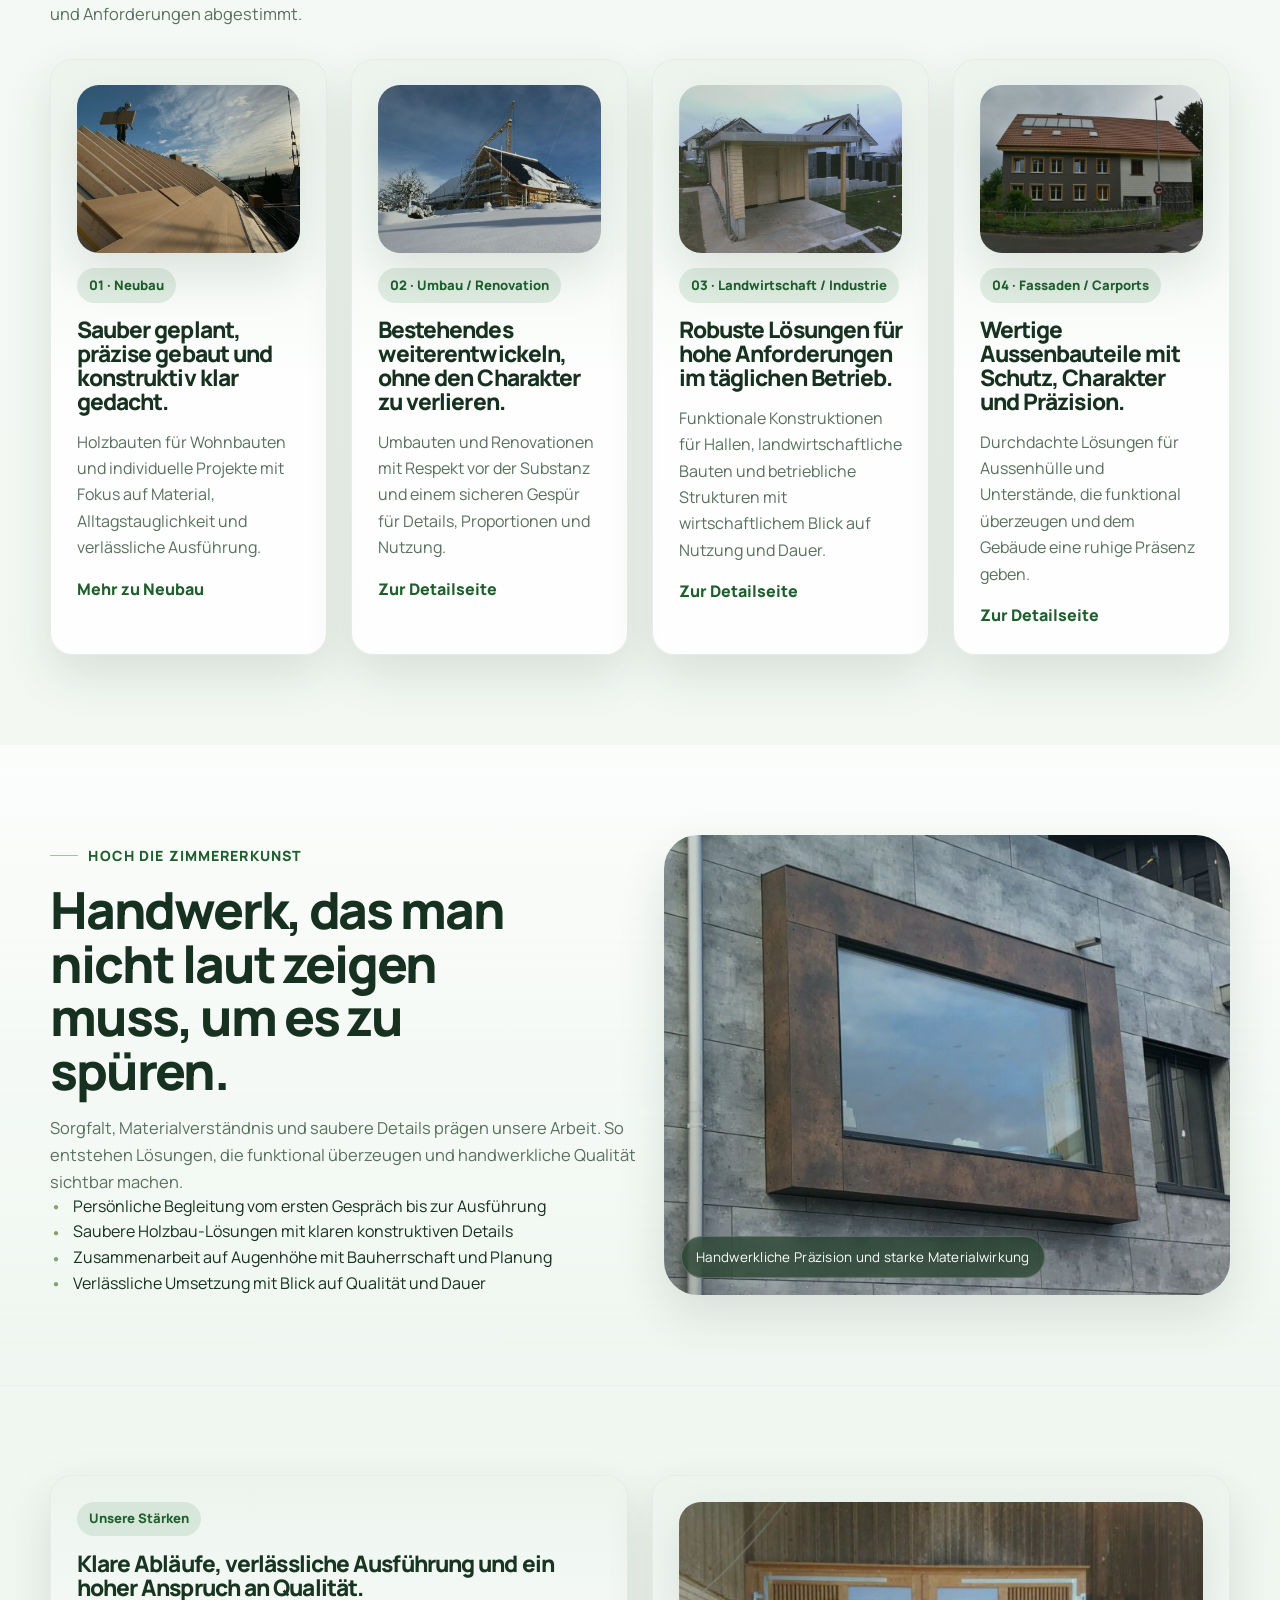
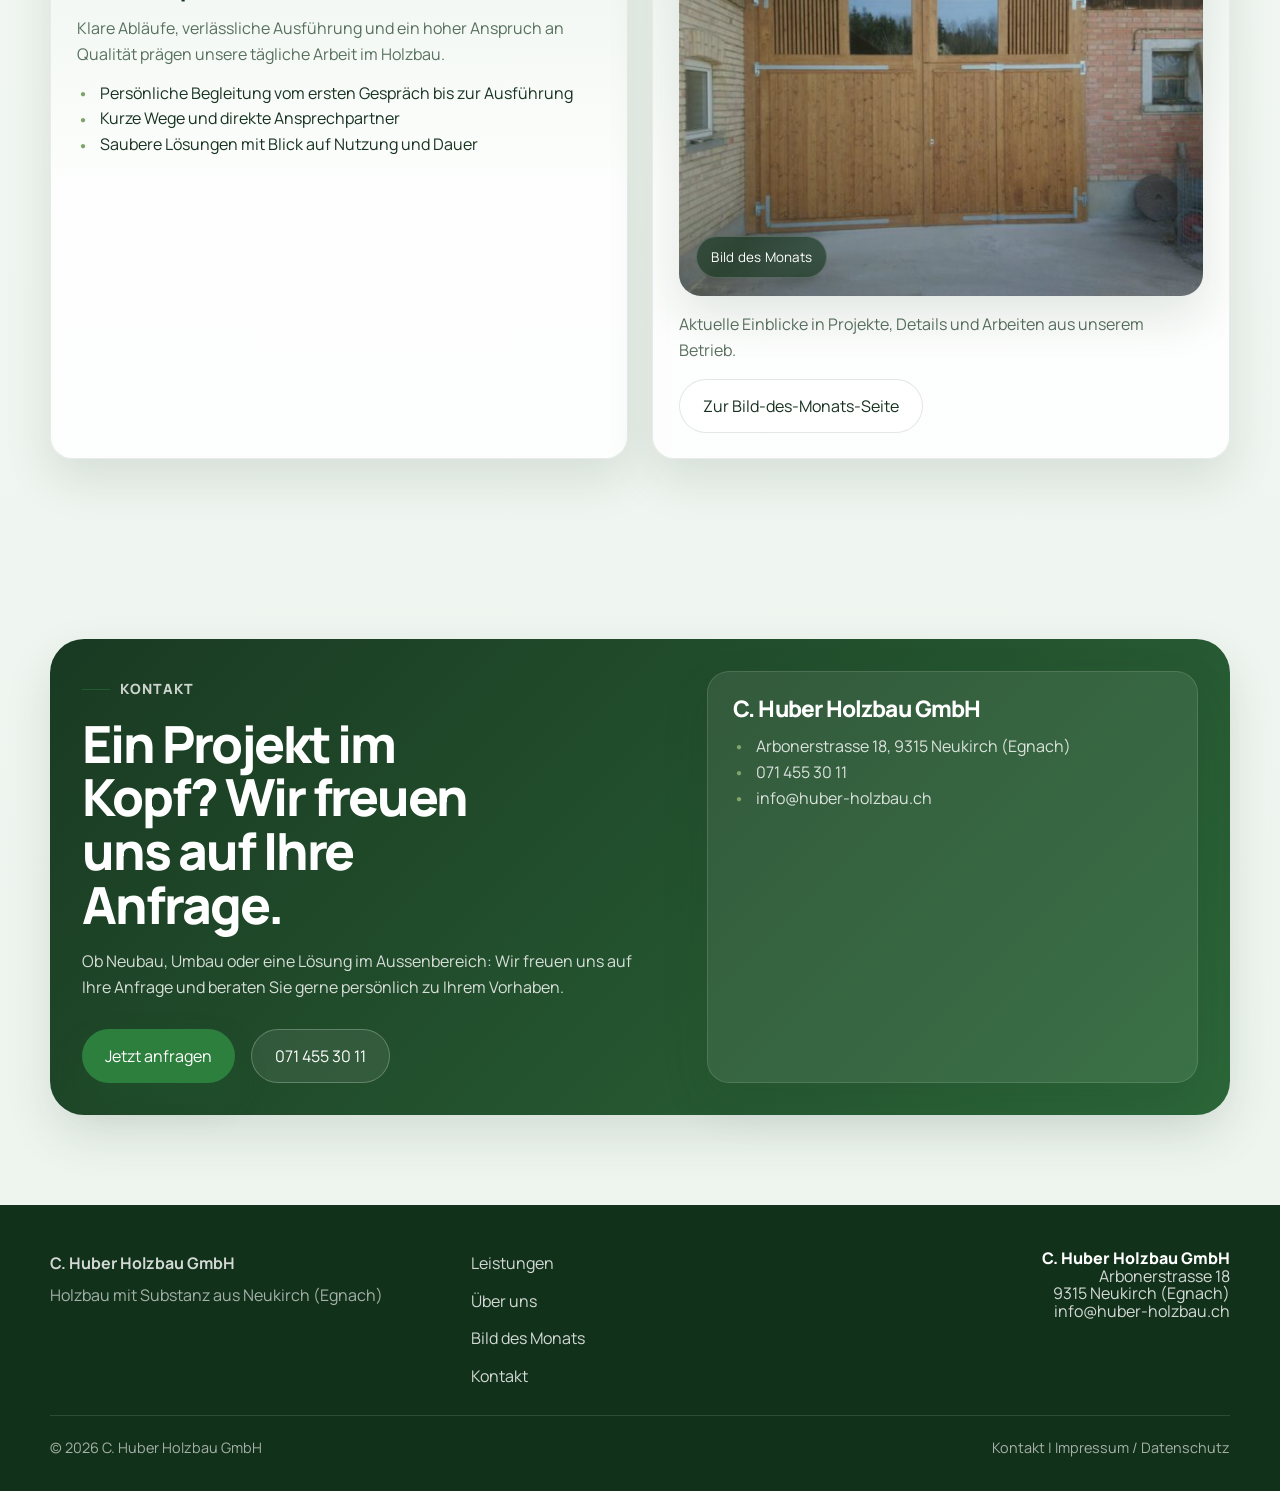
==== commit 600a6c5c: "Use higher resolution January hero image" ====
--- a/index.html
+++ b/index.html
@@ -58,7 +58,7 @@
             <li><strong>Direkt</strong><span>Persönliche Ansprechpartner statt anonymer Wege</span></li>
           </ul>
         </div>
-        <div class="hero-visual reveal" style="--image: url('assets/bild-januar-rechts.jpg');" data-label="Aktuelle Einblicke in Projekte und Details"></div>
+        <div class="hero-visual reveal" style="--image: url('assets/bild-januar-links.jpg');" data-label="Aktuelle Einblicke in Projekte und Details"></div>
       </div>
     </section>
 
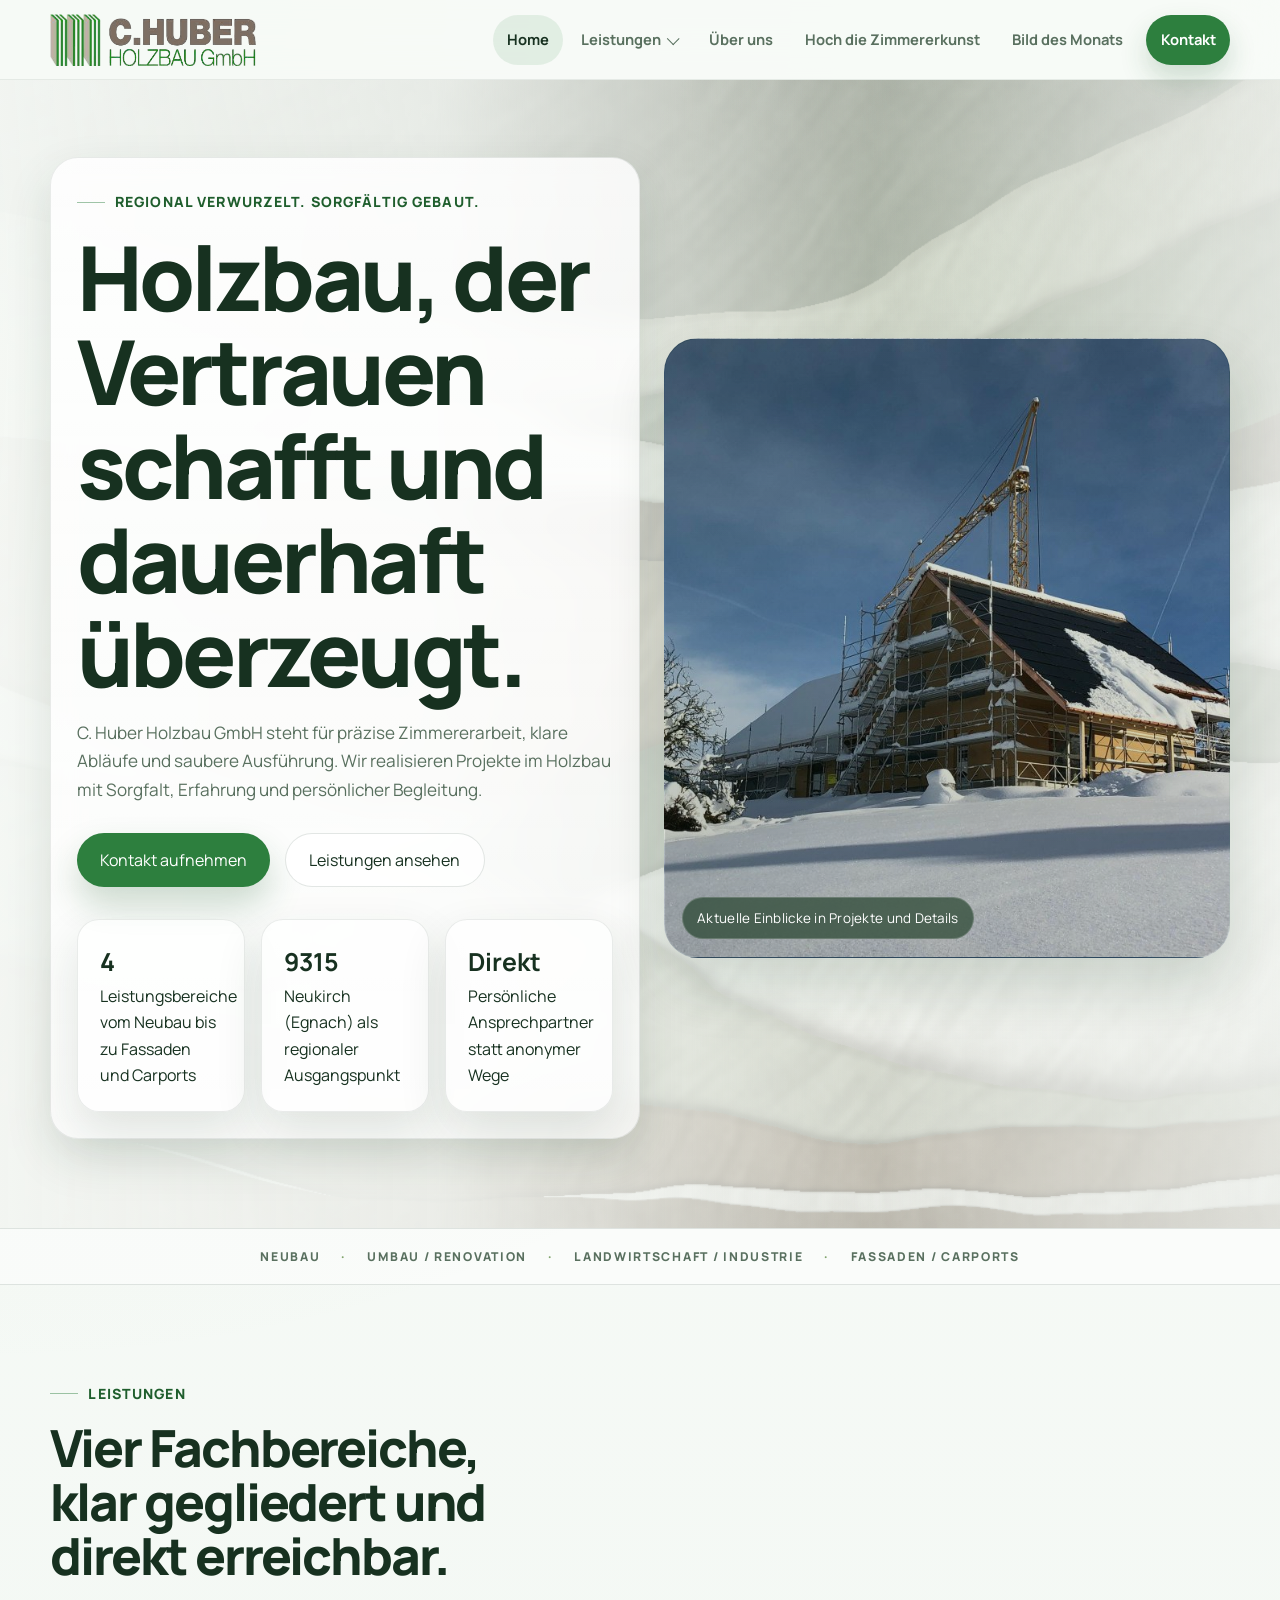
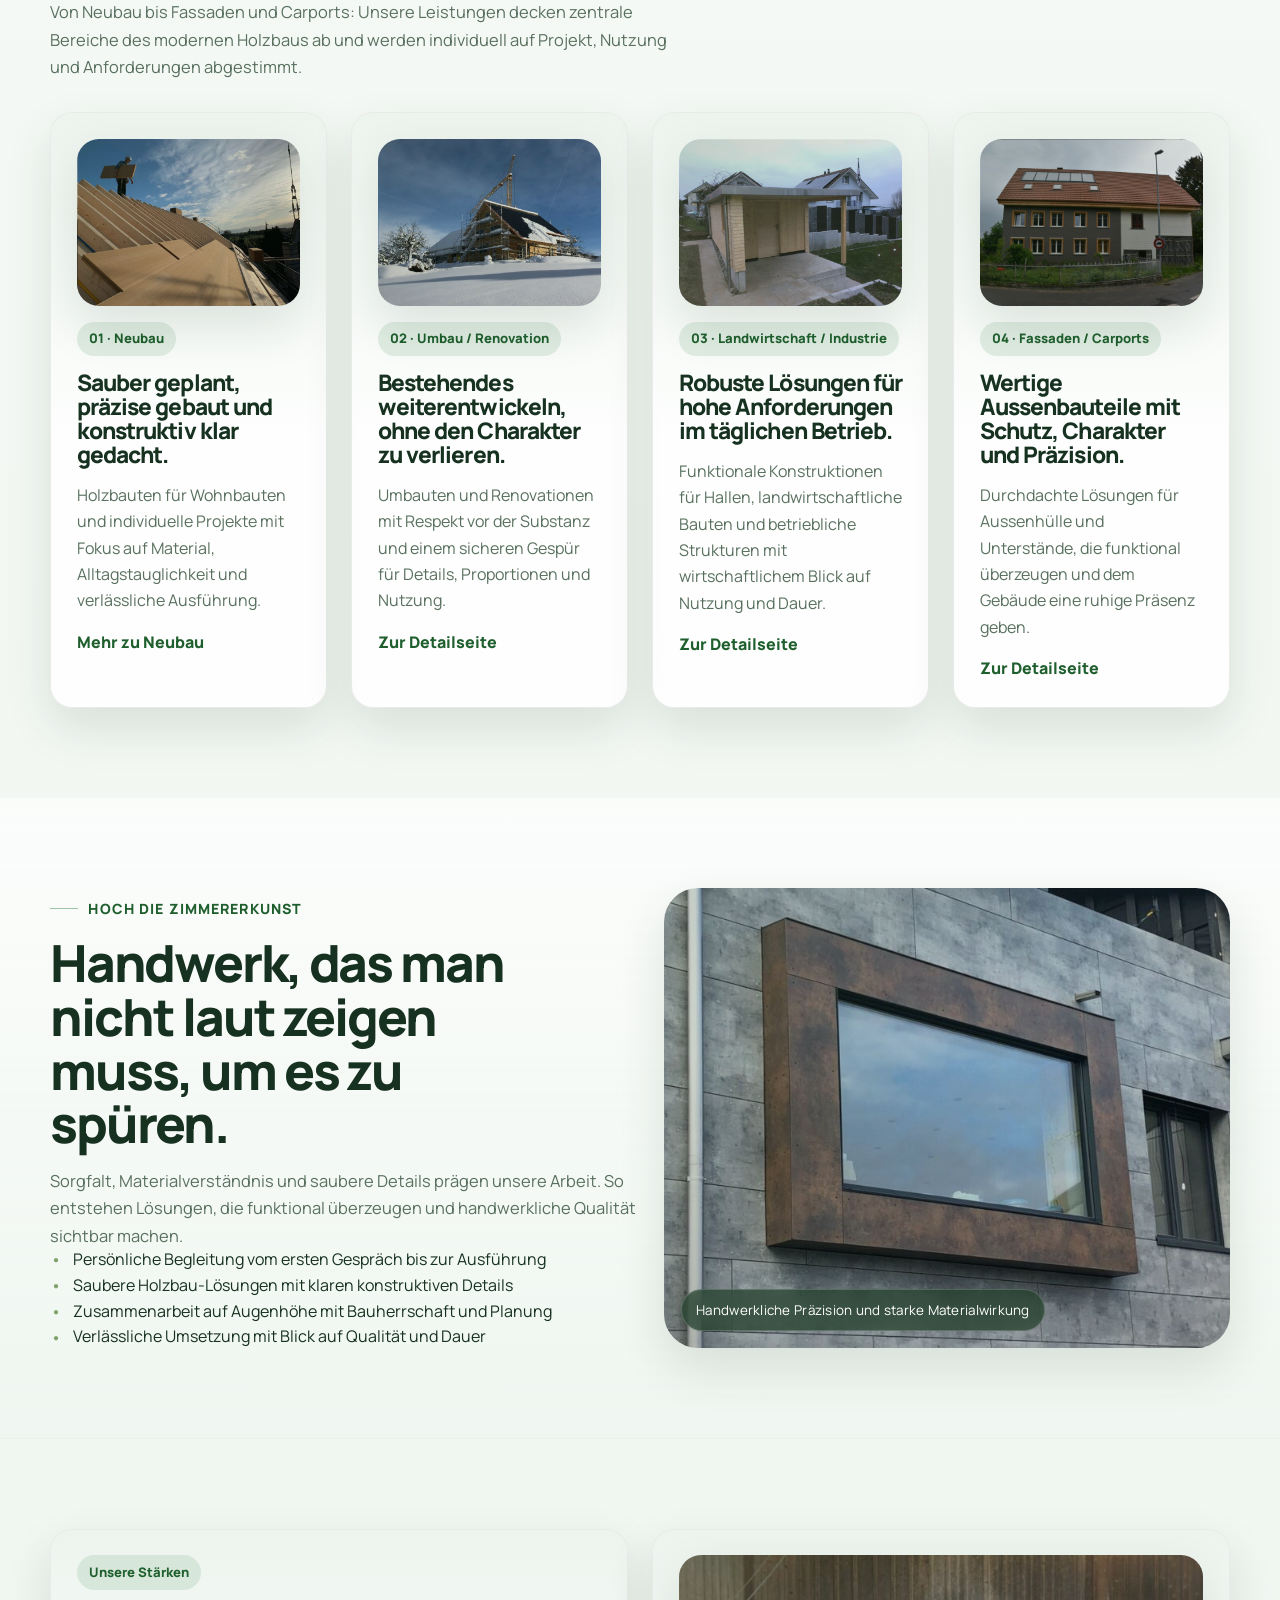
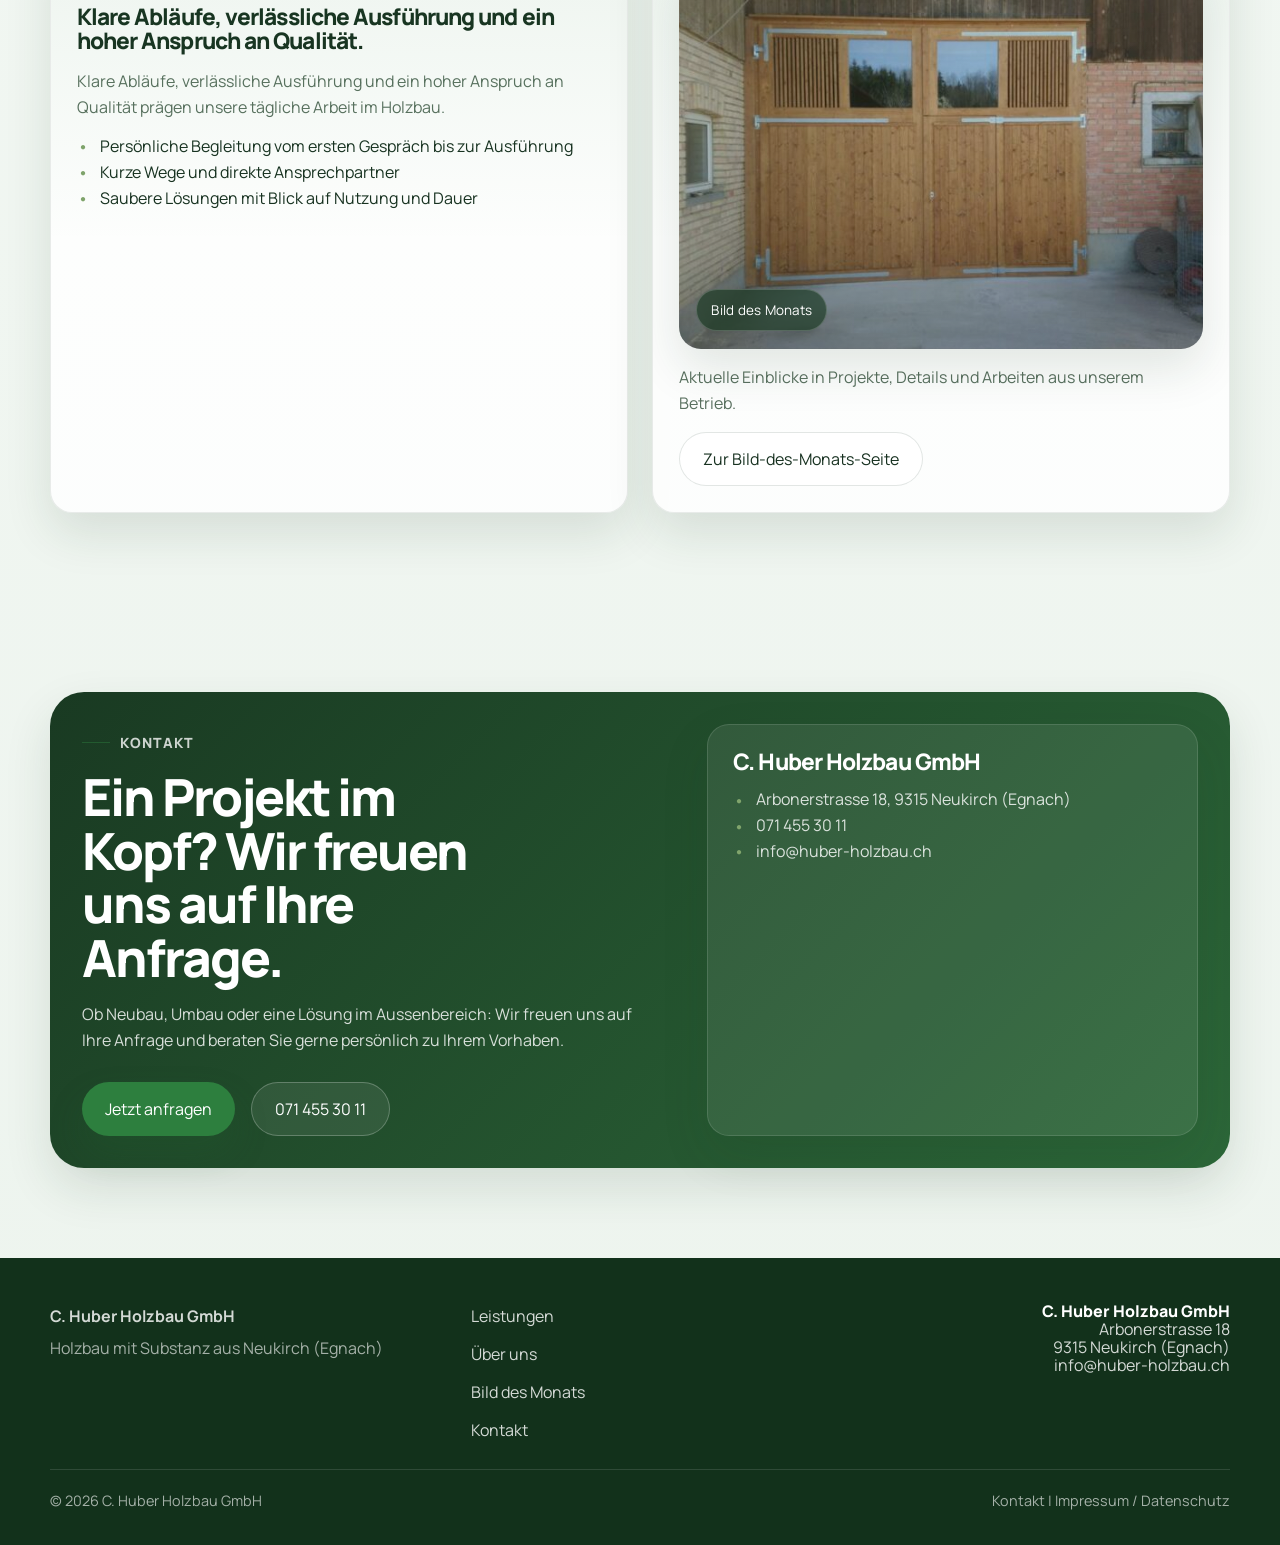
==== commit 68f5fd20: "Enhance hero with radiant-inspired shader backdrop" ====
--- a/index.html
+++ b/index.html
@@ -43,6 +43,9 @@
 
   <main>
     <section class="hero">
+      <div class="hero-radiant" aria-hidden="true">
+        <iframe src="assets/shaders/hero-strata.html" title="Dekorativer Hero-Hintergrund" loading="eager" tabindex="-1"></iframe>
+      </div>
       <div class="container hero-grid">
         <div class="hero-copy reveal">
           <span class="eyebrow">Regional verwurzelt. Sorgfältig gebaut.</span>
--- a/styles.css
+++ b/styles.css
@@ -286,6 +286,41 @@
   padding: clamp(3rem, 6vw, 5.5rem) 0 var(--section-space);
 }
 
+.hero {
+  position: relative;
+  overflow: hidden;
+  isolation: isolate;
+}
+
+.hero::before {
+  content: "";
+  position: absolute;
+  inset: 0;
+  background:
+    linear-gradient(90deg, rgba(247, 250, 247, 0.94) 0%, rgba(247, 250, 247, 0.84) 34%, rgba(247, 250, 247, 0.22) 68%, rgba(247, 250, 247, 0.7) 100%),
+    radial-gradient(circle at 18% 20%, rgba(128, 164, 108, 0.16), transparent 26%),
+    radial-gradient(circle at 78% 18%, rgba(128, 164, 108, 0.12), transparent 28%);
+  z-index: -1;
+}
+
+.hero-radiant {
+  position: absolute;
+  inset: 0;
+  overflow: hidden;
+  pointer-events: none;
+  z-index: -2;
+}
+
+.hero-radiant iframe {
+  width: 100%;
+  height: 100%;
+  border: 0;
+  opacity: 0.54;
+  filter: saturate(0.82) contrast(0.92) brightness(1.04);
+  transform: scale(1.08);
+  transform-origin: center;
+}
+
 .hero-grid,
 .page-hero-grid,
 .about-grid,
@@ -352,6 +387,15 @@
   min-width: 0;
 }
 
+.hero .hero-copy {
+  padding: clamp(1.6rem, 2vw, 2.2rem);
+  border: 1px solid rgba(23, 49, 32, 0.09);
+  border-radius: var(--radius-lg);
+  background: linear-gradient(180deg, rgba(255, 255, 255, 0.84), rgba(255, 255, 255, 0.72));
+  box-shadow: var(--shadow);
+  backdrop-filter: blur(12px);
+}
+
 .hero-copy h1,
 .page-hero-copy h1 {
   font-size: clamp(3rem, 7vw, 5.9rem);
@@ -435,6 +479,10 @@
   grid-template-columns: repeat(3, minmax(0, 1fr));
   gap: 1rem;
   margin-top: 2rem;
+}
+
+.hero .hero-stats li {
+  background: rgba(255, 255, 255, 0.68);
 }
 
 .hero-stats li,
@@ -537,6 +585,8 @@
 
 .hero-visual {
   min-height: 620px;
+  border: 1px solid rgba(23, 49, 32, 0.08);
+  box-shadow: 0 28px 56px rgba(21, 54, 30, 0.16);
 }
 
 .project-visual,
@@ -673,6 +723,28 @@
   line-height: 1.28;
 }
 
+.contact-list--aligned li {
+  display: grid;
+  grid-template-columns: 0.7rem minmax(11rem, 13.5rem) minmax(0, 1fr);
+  column-gap: 1rem;
+  align-items: baseline;
+}
+
+.contact-list--aligned li::before {
+  grid-column: 1;
+}
+
+.contact-list--aligned .contact-person {
+  display: block;
+  grid-column: 2;
+}
+
+.contact-list--aligned a {
+  grid-column: 3;
+  min-width: 0;
+  overflow-wrap: anywhere;
+}
+
 .check-list li::before,
 .service-points li::before,
 .contact-list li::before,
@@ -1100,6 +1172,17 @@
   .hero,
   .page-hero {
     padding-top: 2.4rem;
+  }
+
+  .hero::before {
+    background:
+      linear-gradient(180deg, rgba(247, 250, 247, 0.92) 0%, rgba(247, 250, 247, 0.78) 40%, rgba(247, 250, 247, 0.9) 100%),
+      radial-gradient(circle at 18% 16%, rgba(128, 164, 108, 0.14), transparent 28%);
+  }
+
+  .hero-radiant iframe {
+    opacity: 0.46;
+    transform: scale(1.12);
   }
 
   .hero-copy h1,
@@ -1142,4 +1225,14 @@
     text-align: left;
     justify-items: start;
   }
-}
+
+  .contact-list--aligned li {
+    grid-template-columns: 0.7rem 1fr;
+    row-gap: 0.18rem;
+  }
+
+  .contact-list--aligned .contact-person,
+  .contact-list--aligned a {
+    grid-column: 2;
+  }
+}
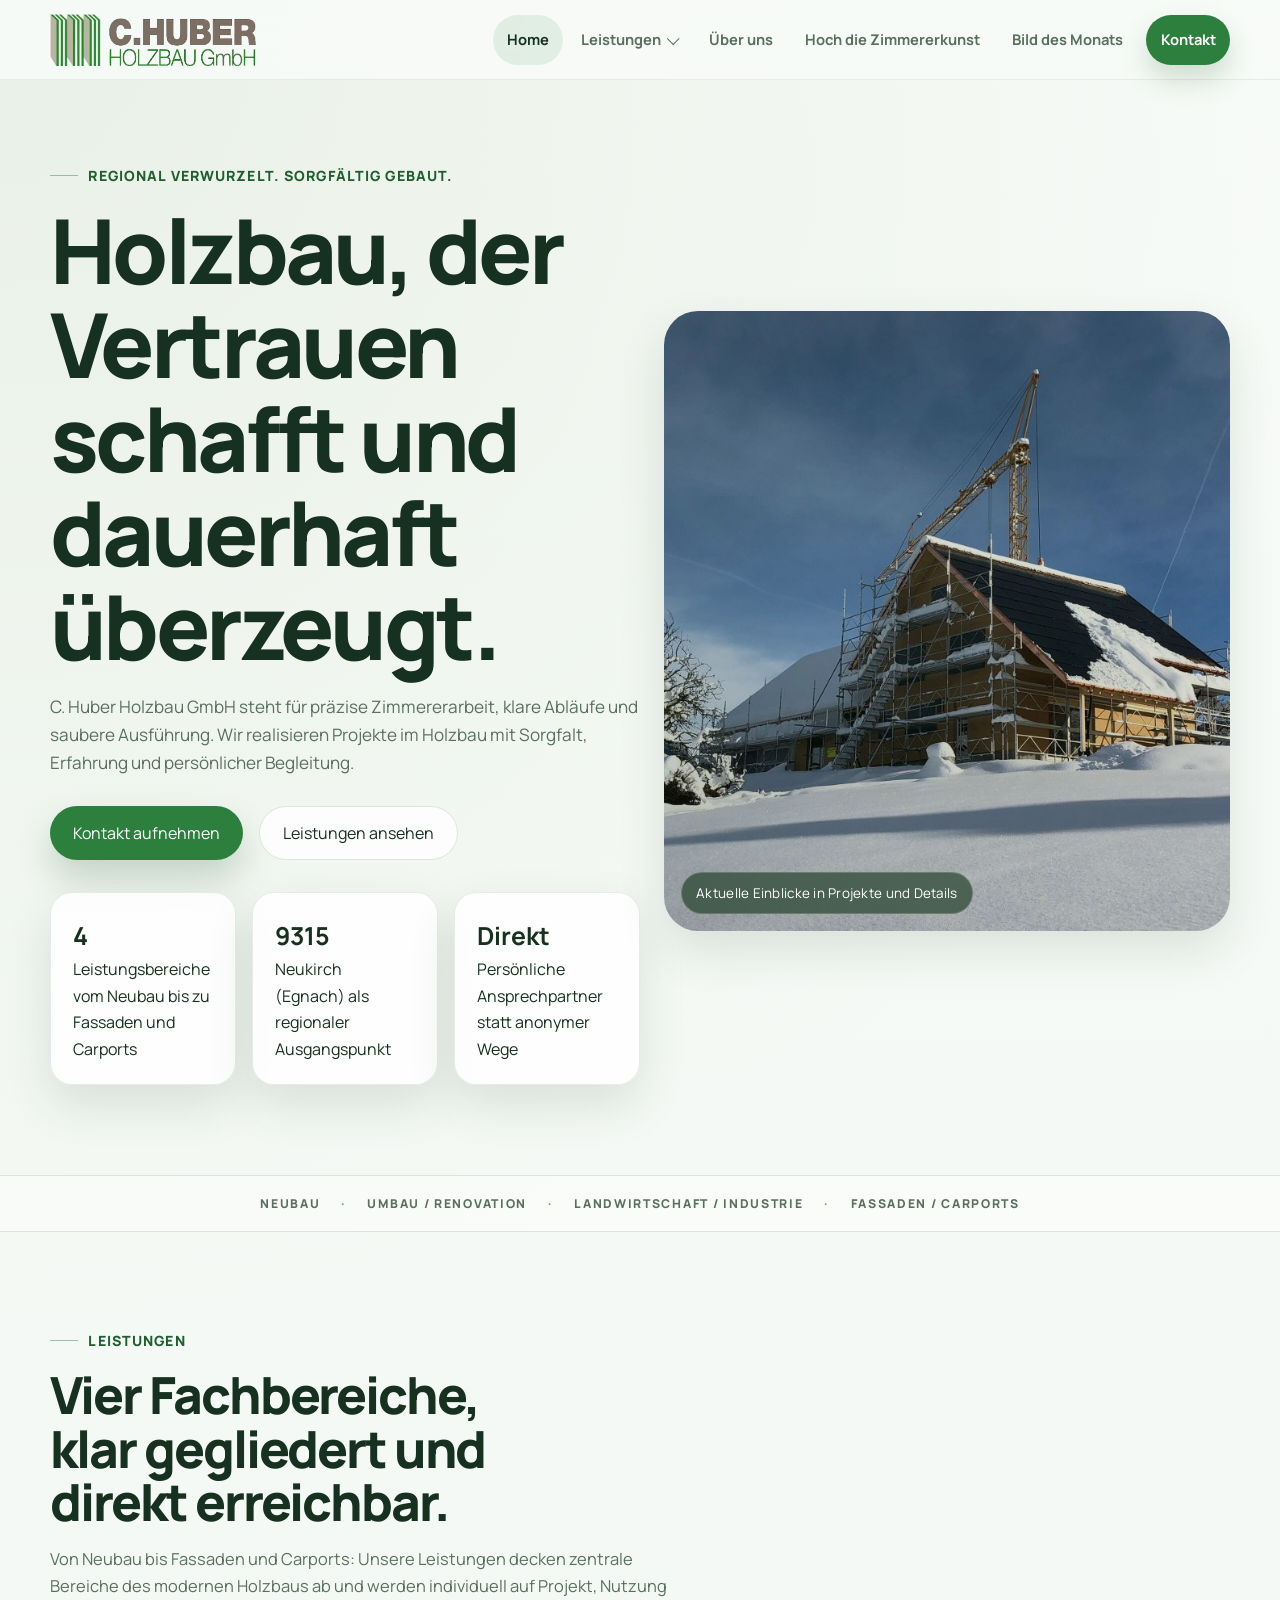
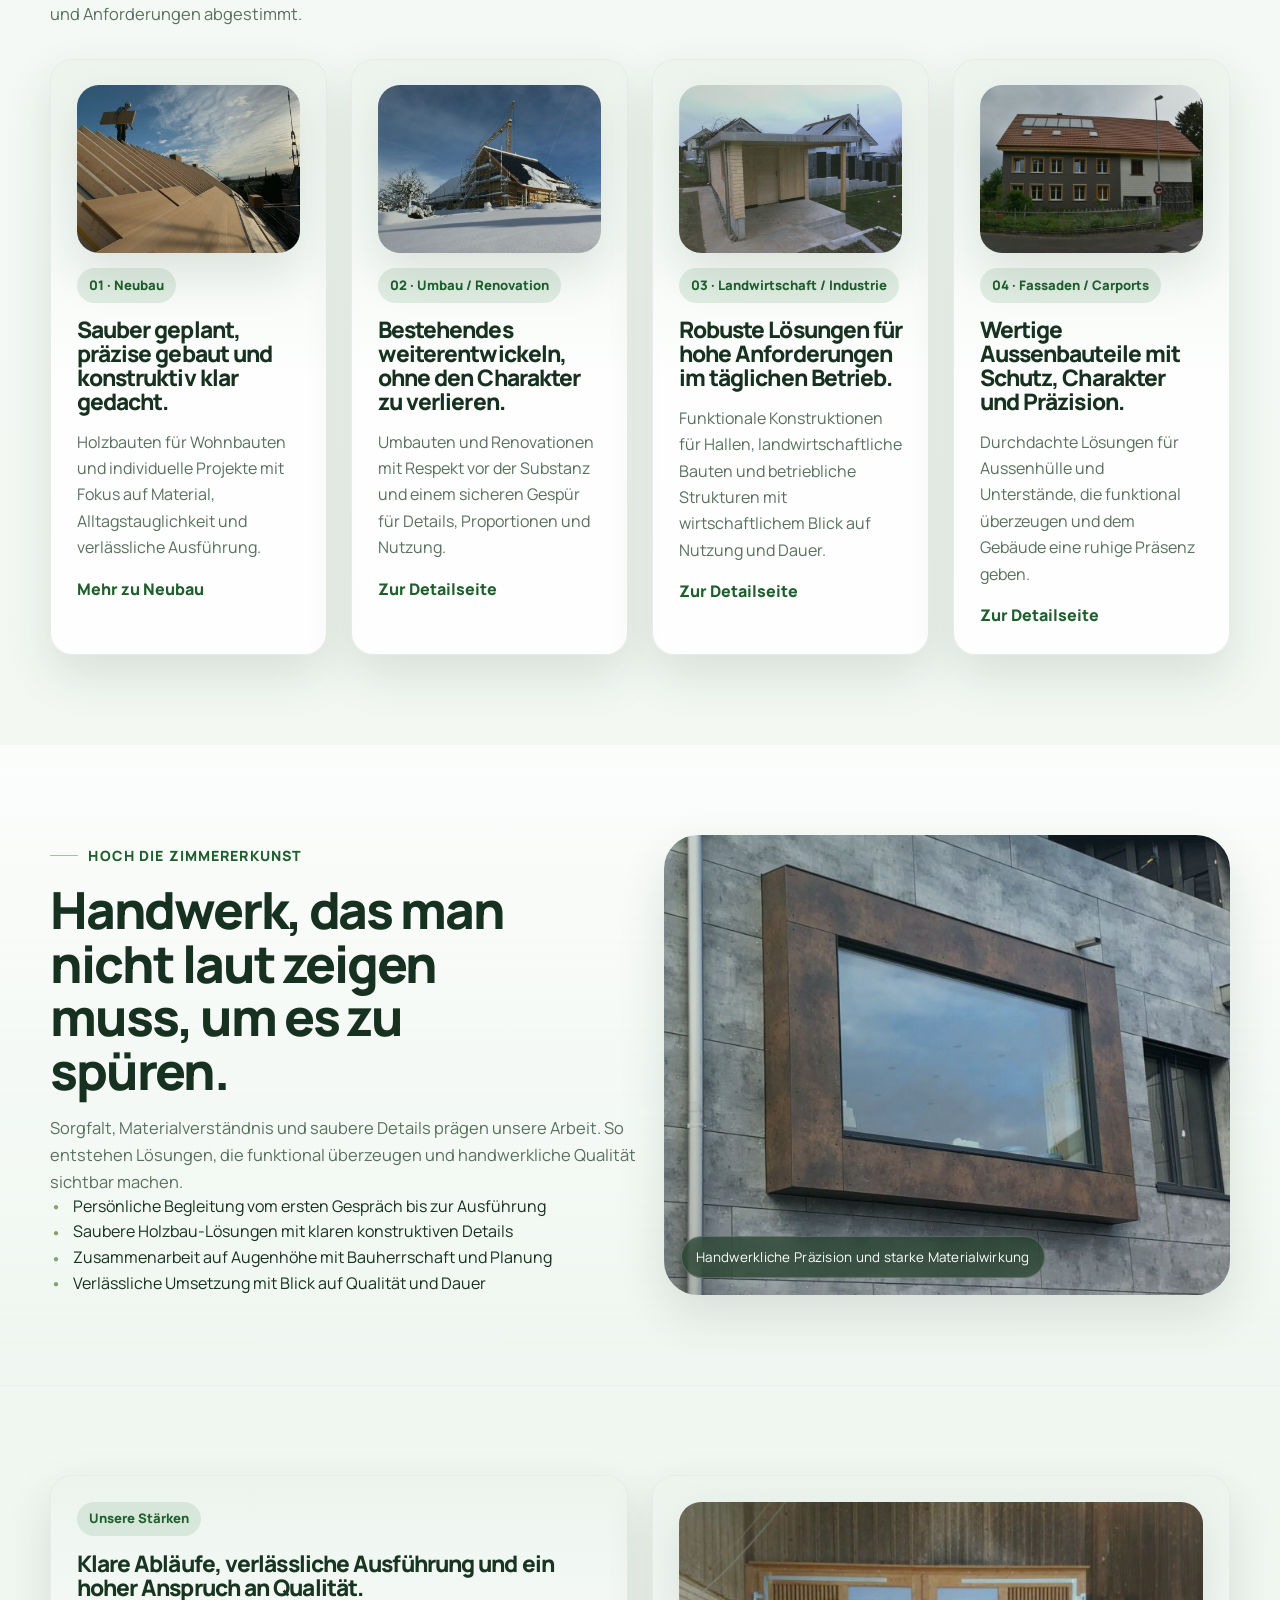
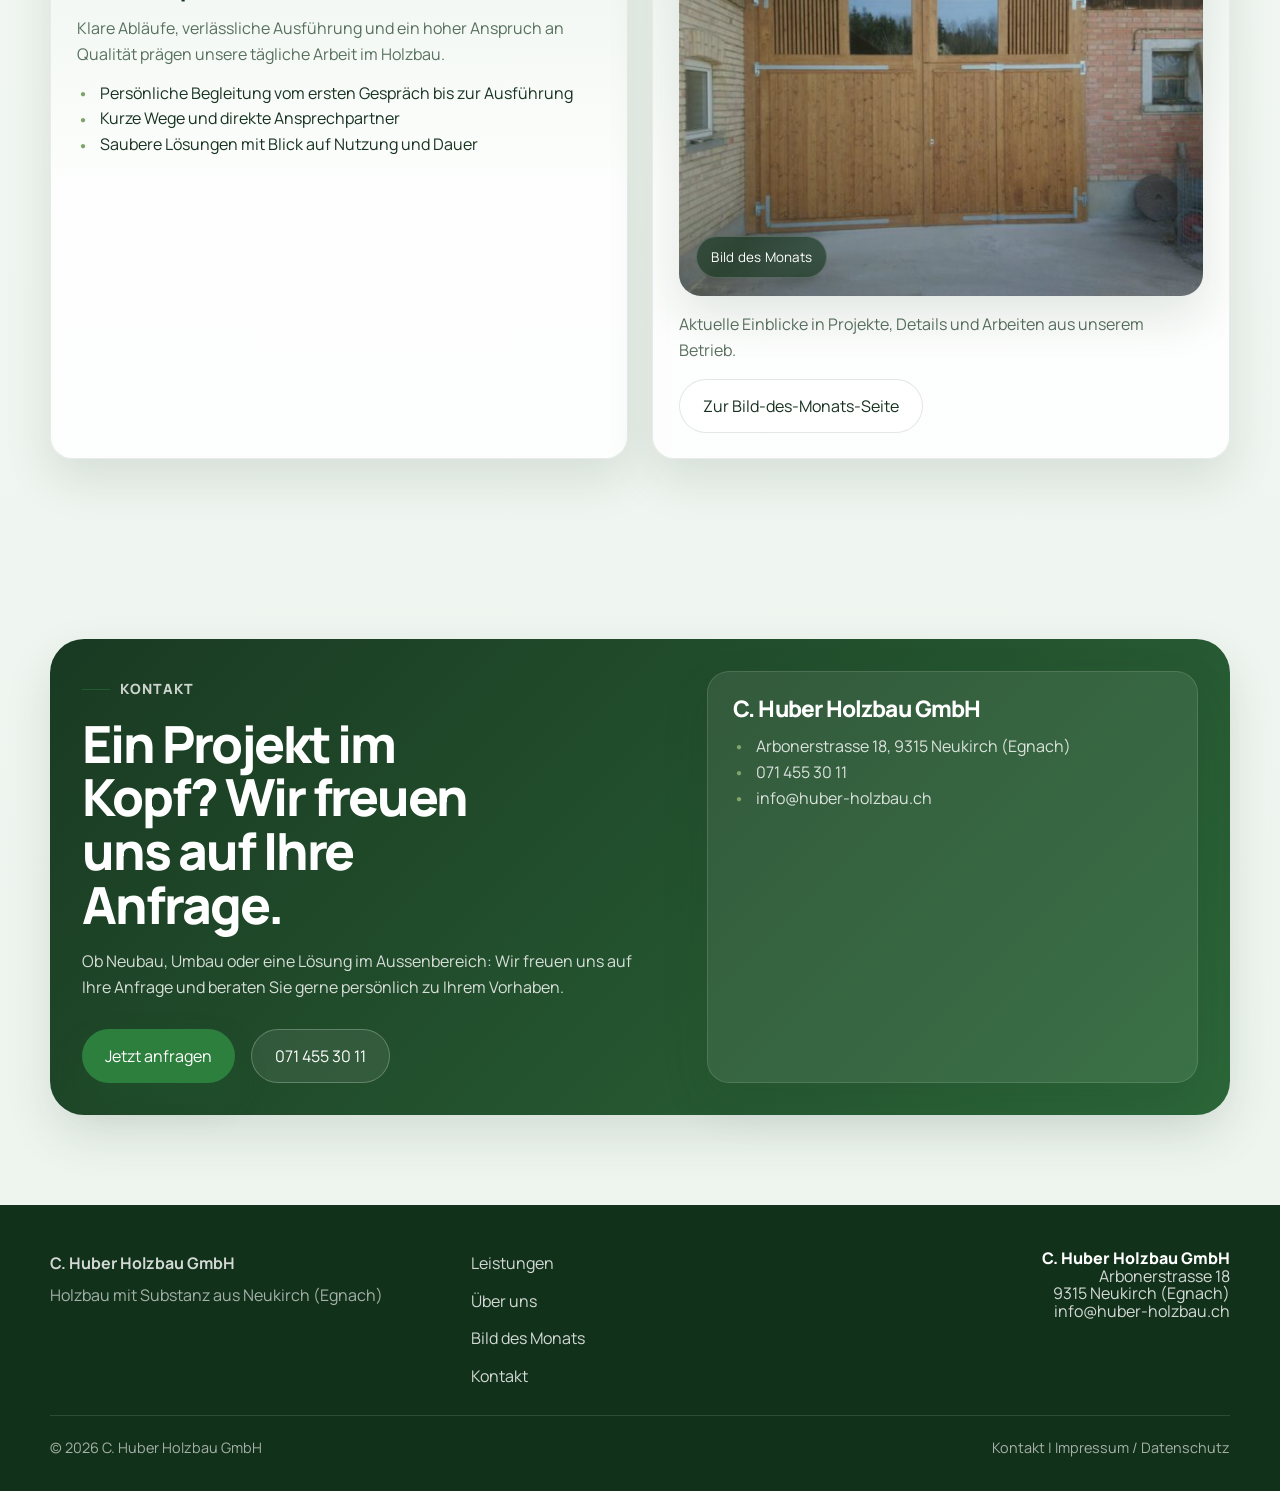
==== commit ed3aa86b: "Revert "Enhance hero with radiant-inspired shader backdrop" This reverts commit 68f5fd2061e289a2b5a4" ====
--- a/index.html
+++ b/index.html
@@ -43,9 +43,6 @@
 
   <main>
     <section class="hero">
-      <div class="hero-radiant" aria-hidden="true">
-        <iframe src="assets/shaders/hero-strata.html" title="Dekorativer Hero-Hintergrund" loading="eager" tabindex="-1"></iframe>
-      </div>
       <div class="container hero-grid">
         <div class="hero-copy reveal">
           <span class="eyebrow">Regional verwurzelt. Sorgfältig gebaut.</span>
--- a/styles.css
+++ b/styles.css
@@ -286,41 +286,6 @@
   padding: clamp(3rem, 6vw, 5.5rem) 0 var(--section-space);
 }
 
-.hero {
-  position: relative;
-  overflow: hidden;
-  isolation: isolate;
-}
-
-.hero::before {
-  content: "";
-  position: absolute;
-  inset: 0;
-  background:
-    linear-gradient(90deg, rgba(247, 250, 247, 0.94) 0%, rgba(247, 250, 247, 0.84) 34%, rgba(247, 250, 247, 0.22) 68%, rgba(247, 250, 247, 0.7) 100%),
-    radial-gradient(circle at 18% 20%, rgba(128, 164, 108, 0.16), transparent 26%),
-    radial-gradient(circle at 78% 18%, rgba(128, 164, 108, 0.12), transparent 28%);
-  z-index: -1;
-}
-
-.hero-radiant {
-  position: absolute;
-  inset: 0;
-  overflow: hidden;
-  pointer-events: none;
-  z-index: -2;
-}
-
-.hero-radiant iframe {
-  width: 100%;
-  height: 100%;
-  border: 0;
-  opacity: 0.54;
-  filter: saturate(0.82) contrast(0.92) brightness(1.04);
-  transform: scale(1.08);
-  transform-origin: center;
-}
-
 .hero-grid,
 .page-hero-grid,
 .about-grid,
@@ -387,15 +352,6 @@
   min-width: 0;
 }
 
-.hero .hero-copy {
-  padding: clamp(1.6rem, 2vw, 2.2rem);
-  border: 1px solid rgba(23, 49, 32, 0.09);
-  border-radius: var(--radius-lg);
-  background: linear-gradient(180deg, rgba(255, 255, 255, 0.84), rgba(255, 255, 255, 0.72));
-  box-shadow: var(--shadow);
-  backdrop-filter: blur(12px);
-}
-
 .hero-copy h1,
 .page-hero-copy h1 {
   font-size: clamp(3rem, 7vw, 5.9rem);
@@ -479,10 +435,6 @@
   grid-template-columns: repeat(3, minmax(0, 1fr));
   gap: 1rem;
   margin-top: 2rem;
-}
-
-.hero .hero-stats li {
-  background: rgba(255, 255, 255, 0.68);
 }
 
 .hero-stats li,
@@ -585,8 +537,6 @@
 
 .hero-visual {
   min-height: 620px;
-  border: 1px solid rgba(23, 49, 32, 0.08);
-  box-shadow: 0 28px 56px rgba(21, 54, 30, 0.16);
 }
 
 .project-visual,
@@ -1174,17 +1124,6 @@
     padding-top: 2.4rem;
   }
 
-  .hero::before {
-    background:
-      linear-gradient(180deg, rgba(247, 250, 247, 0.92) 0%, rgba(247, 250, 247, 0.78) 40%, rgba(247, 250, 247, 0.9) 100%),
-      radial-gradient(circle at 18% 16%, rgba(128, 164, 108, 0.14), transparent 28%);
-  }
-
-  .hero-radiant iframe {
-    opacity: 0.46;
-    transform: scale(1.12);
-  }
-
   .hero-copy h1,
   .page-hero-copy h1 {
     font-size: clamp(2.7rem, 10vw, 4.1rem);
